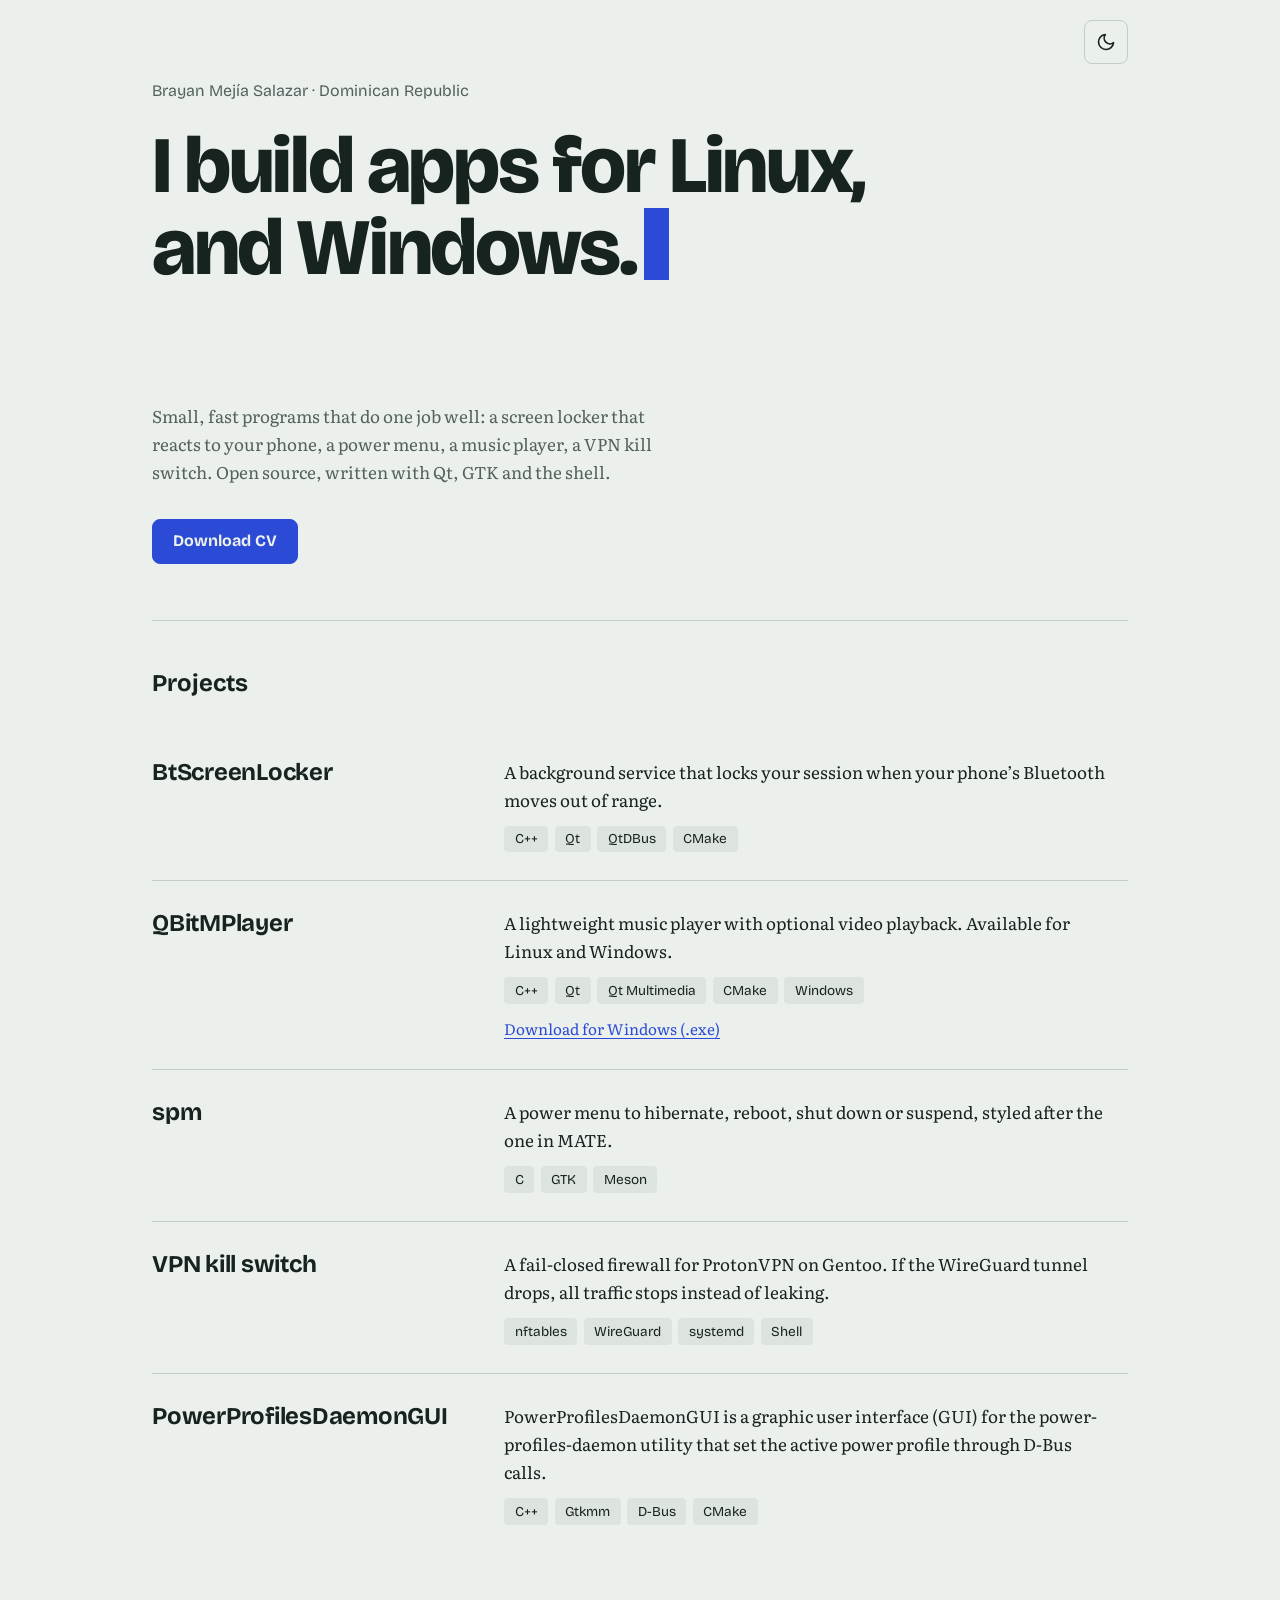
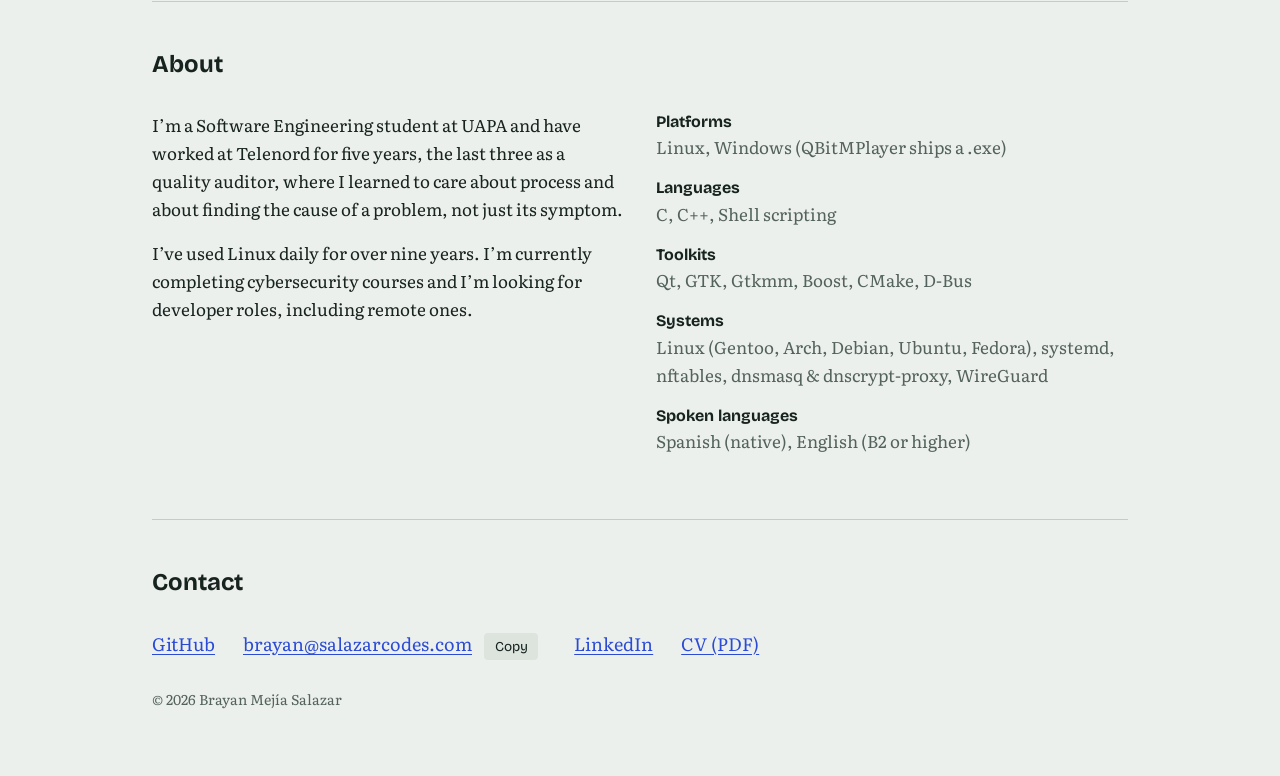
==== index.html @ 1955bfaf "Add button to copy email and update preview image." ====
<!DOCTYPE html>
<html lang="en">
  <head>
    <meta charset="utf-8">
    <meta name="viewport" content="width=device-width, initial-scale=1">
    <title>Brayan Mejía Salazar · Software developer</title>
    <link rel="canonical" href="https://salazarcodes.com/">
    <meta property="og:type" content="website">
    <meta property="og:title" content="Brayan Mejía Salazar · Software developer">
    <meta property="og:description" content="Cross-platform desktop apps and Linux system utilities in C and C++.">
    <meta property="og:url" content="https://salazarcodes.com/">
    <meta property="og:image" content="https://salazarcodes.com/img/og.png">
    <meta property="og:image:alt" content="Brayan Mejía Salazar, software developer. I build apps for Linux, and Windows.">
    <meta name="twitter:card" content="summary_large_image">
    <meta name="description" content="Cross-platform desktop apps and Linux system utilities in C and C++. Projects by Brayan Mejía Salazar.">
    <link rel="icon" href="data:image/svg+xml,<svg xmlns=%22http://www.w3.org/2000/svg%22 viewBox=%220 0 100 100%22><text y=%22.9em%22 font-size=%2290%22>🐧</text></svg>">
    <link rel="preconnect" href="https://fonts.googleapis.com">
    <link rel="preconnect" href="https://fonts.gstatic.com" crossorigin>
    <script>
      try {
	  var t = localStorage.getItem('theme');
	  if (t === 'light' || t === 'dark') document.documentElement.dataset.theme = t;
      } catch (e) {}
    </script>
    <link rel="stylesheet" href="./styles/index.css">
    <link href="https://fonts.googleapis.com/css2?family=Bricolage+Grotesque:opsz,wght@12..96,400;12..96,700;12..96,800&family=Literata:opsz,wght@7..72,400;7..72,600&display=swap" rel="stylesheet">
  </head>
  <body>
    <div class="wrap">

      <header>
	<button id="theme-toggle" class="theme-toggle" type="button" aria-label="Dark mode" aria-pressed="false">
	  <svg class="moon" viewBox="0 0 24 24" width="20" height="20" fill="none" stroke="currentColor" stroke-width="2" stroke-linecap="round" stroke-linejoin="round" aria-hidden="true"><path d="M21 12.8A9 9 0 1 1 11.2 3a7 7 0 0 0 9.8 9.8z"/></svg>
	  <svg class="sun" viewBox="0 0 24 24" width="20" height="20" fill="none" stroke="currentColor" stroke-width="2" stroke-linecap="round" stroke-linejoin="round" aria-hidden="true"><circle cx="12" cy="12" r="4"/><path d="M12 2v2M12 20v2M4.9 4.9l1.4 1.4M17.7 17.7l1.4 1.4M2 12h2M20 12h2M4.9 19.1l1.4-1.4M17.7 6.3l1.4-1.4"/></svg>
	</button>
	<p class="name">Brayan Mejía Salazar · Dominican Republic</p>
	<h1 aria-label="I build apps for Linux, and Windows."><span id="typed" aria-hidden="true">I build apps for Linux, and Windows.</span><span class="cursor" aria-hidden="true"></span></h1>
	<p class="lede">Small, fast programs that do one job well: a screen locker that reacts to your phone, a power menu, a music player, a VPN kill switch. Open source, written with Qt, GTK and the shell.</p>
	<p class="actions"><a class="btn" href="./files/Resume.pdf" download>Download CV</a></p>
      </header>

      <section id="projects">
	<div class="section-head">
	  <h2>Projects</h2>
	  <p class="filter-status" id="filter-status" hidden>
	    <span id="filter-text" role="status"></span>
	    <button type="button" id="filter-clear">Clear</button>
	  </p>
	</div>

	<article class="project">
	  <h3><a href="https://github.com/brookiestein/BtScreenLocker">BtScreenLocker</a></h3>
	  <div>
	    <p>A background service that locks your session when your phone’s Bluetooth moves out of range.</p>
	    <ul class="tags"><li>C++</li><li>Qt</li><li>QtDBus</li><li>CMake</li></ul>
	  </div>
	</article>

	<article class="project">
	  <h3><a href="https://github.com/brookiestein/QBitMPlayer">QBitMPlayer</a></h3>
	  <div>
	    <p>A lightweight music player with optional video playback. Available for Linux and Windows.</p>
	    <ul class="tags"><li>C++</li><li>Qt</li><li>Qt Multimedia</li><li>CMake</li><li>Windows</li></ul>
	    <p class="links"><a href="https://github.com/brookiestein/QBitMPlayer/releases/latest">Download for Windows (.exe)</a></p>
	  </div>
	</article>

	<article class="project">
	  <h3><a href="https://github.com/brookiestein/spm">spm</a></h3>
	  <div>
	    <p>A power menu to hibernate, reboot, shut down or suspend, styled after the one in MATE.</p>
	    <ul class="tags"><li>C</li><li>GTK</li><li>Meson</li></ul>
	  </div>
	</article>

	<article class="project">
	  <h3><a href="https://github.com/brookiestein/dotfiles/blob/main/etc/nftables.conf">VPN kill switch</a></h3>
	  <div>
	    <p>A fail-closed firewall for ProtonVPN on Gentoo. If the WireGuard tunnel drops, all traffic stops instead of leaking.</p>
	    <ul class="tags"><li>nftables</li><li>WireGuard</li><li>systemd</li><li>Shell</li></ul>
	  </div>
	</article>

	<article class="project">
	  <h3><a href="https://github.com/brookiestein/PowerProfilesDaemonGUI">PowerProfilesDaemonGUI</a></h3>
	  <div>
	    <p>PowerProfilesDaemonGUI is a graphic user interface (GUI) for the power-profiles-daemon utility that set the active power profile through D-Bus calls.</p>
	    <ul class="tags"><li>C++</li><li>Gtkmm</li><li>D-Bus</li><li>CMake</li></ul>
	  </div>
	</article>
      </section>

      <section id="about">
	<h2>About</h2>
	<div class="cols">
	  <div>
	    <p>I’m a Software Engineering student at UAPA and have worked at Telenord for five years, the last three as a quality auditor, where I learned to care about process and about finding the cause of a problem, not just its symptom.</p>
	    <p>I’ve used Linux daily for over nine years. I’m currently completing cybersecurity courses and I’m looking for developer roles, including remote ones.</p>
	  </div>
	  <dl>
	    <dt>Platforms</dt>
	    <dd>Linux, Windows (QBitMPlayer ships a .exe)</dd>
	    <dt>Languages</dt>
	    <dd>C, C++, Shell scripting</dd>
	    <dt>Toolkits</dt>
	    <dd>Qt, GTK, Gtkmm, Boost, CMake, D-Bus</dd>
	    <dt>Systems</dt>
	    <dd>Linux (Gentoo, Arch, Debian, Ubuntu, Fedora), systemd, nftables, dnsmasq &amp; dnscrypt-proxy, WireGuard</dd>
	    <dt>Spoken languages</dt>
	    <dd>Spanish (native), English (B2 or higher)</dd>
	  </dl>
	</div>
      </section>

      <footer id="contact">
	<h2>Contact</h2>
	<ul>
	  <li><a href="https://github.com/brookiestein">GitHub</a></li>
	  <li>
	    <a href="mailto:brayan@salazarcodes.com">brayan@salazarcodes.com</a>
	    <button type="button" class="copy" id="copy-email" data-email="brayan@salazarcodes.com">Copy</button>
	    <span class="copy-status" id="copy-status" role="status"></span>
	  </li>
	  <li><a href="https://www.linkedin.com/in/salazarhpp/">LinkedIn</a></li>
	  <li><a href="./files/Resume.pdf" download>CV (PDF)</a></li>
	</ul>
	<small>© 2026 Brayan Mejía Salazar</small>
      </footer>

    </div>

    <div id="tip" class="tip" role="tooltip" hidden></div>

    <script src="./scripts/index.js" defer></script>
  </body>
</html>
---- styles/index.css ----
:root {
    --bg: #ecf0ec;
    --ink: #17231f;
    --muted: #53625c;
    --line: #c3cdc6;
    --accent: #2b4bd6;
    --chip: #dde4de;
    color-scheme: light;
}
@media (prefers-color-scheme: dark) {
    :root:not([data-theme="light"]) {
	--bg: #121715;
	--ink: #e6ece8;
	--muted: #9aa8a1;
	--line: #2c3833;
	--accent: #8fa3ff;
	--chip: #1d2723;
	color-scheme: dark;
    }
}
:root[data-theme="dark"] {
    --bg: #121715;
    --ink: #e6ece8;
    --muted: #9aa8a1;
    --line: #2c3833;
    --accent: #8fa3ff;
    --chip: #1d2723;
    color-scheme: dark;
}
* { box-sizing: border-box; }
html { scroll-behavior: smooth; }
body {
    margin: 0;
    background: var(--bg);
    color: var(--ink);
    font: 400 1.0625rem/1.65 "Literata", Georgia, serif;
}
a { color: var(--accent); text-underline-offset: 3px; }
a:focus-visible { outline: 3px solid var(--accent); outline-offset: 3px; border-radius: 2px; }
.wrap { max-width: 64rem; margin: 0 auto; padding: 0 1.5rem; }

/* Hero */
header { padding: 5rem 0 3.5rem; }
.name { font: 400 1rem/1.4 "Bricolage Grotesque", system-ui, sans-serif; color: var(--muted); margin: 0 0 1.5rem; }
h1 {
    font: 800 clamp(2.4rem, 7.5vw, 5rem)/1.02 "Bricolage Grotesque", system-ui, sans-serif;
    letter-spacing: -0.03em;
    margin: 0;
    max-width: 16ch;
    min-height: 3.1em;
}
.lede { max-width: 34rem; margin: 1.75rem 0 0; color: var(--muted); }
.cursor {
    display: inline-block; width: .5ch; height: .9em; margin-left: .1em;
    background: var(--accent); vertical-align: -0.08em;
    animation: blink 1.1s steps(1) infinite;
}
@keyframes blink { 50% { opacity: 0; } }

/* Sections */
section { padding: 3rem 0; border-top: 1px solid var(--line); }
h2 { font: 700 1.5rem/1.2 "Bricolage Grotesque", system-ui, sans-serif; margin: 0 0 2rem; }

/* Projects */
.project {
    display: grid;
    grid-template-columns: 1fr;
    gap: .5rem 2rem;
    padding: 1.75rem 0;
    border-bottom: 1px solid var(--line);
    animation: rise .6s ease backwards;
}
.project:last-child { border-bottom: none; }
.project:nth-child(2) { animation-delay: .08s; }
.project:nth-child(3) { animation-delay: .16s; }
.project:nth-child(4) { animation-delay: .24s; }
@keyframes rise { from { opacity: 0; transform: translateY(14px); } to { opacity: 1; transform: none; } }
.project h3 { font: 700 1.5rem/1.2 "Bricolage Grotesque", system-ui, sans-serif; margin: 0; letter-spacing: -0.01em; }
.project h3 a { color: var(--ink); text-decoration: none; }
.project h3 a:hover { color: var(--accent); text-decoration: underline; }
.project p { margin: 0 0 .75rem; max-width: 38rem; }
.tags { display: flex; flex-wrap: wrap; gap: .4rem; margin: 0; padding: 0; list-style: none; }
.tags li, .tags button {
    font: 400 .85rem/1 "Bricolage Grotesque", system-ui, sans-serif;
    background: var(--chip); padding: .35rem .6rem; border-radius: 4px;
}
.tags.interactive li {
    padding: 0;
    background: none;
}
@media (min-width: 56rem) {
    .project { grid-template-columns: 20rem 1fr; }
}

/* About / skills */
.cols { display: grid; gap: 2rem; }
@media (min-width: 48rem) { .cols { grid-template-columns: 1fr 1fr; } }
.cols p { margin: 0 0 1rem; max-width: 34rem; }
dl { margin: 0; }
dt { font: 700 1rem/1.4 "Bricolage Grotesque", system-ui, sans-serif; }
dd { margin: 0 0 1rem; color: var(--muted); }

footer { padding: 3rem 0 4rem; border-top: 1px solid var(--line); }
footer ul { list-style: none; padding: 0; margin: 0 0 1.5rem; display: flex; flex-wrap: wrap; gap: .5rem 1.75rem; font-size: 1.125rem; }
footer small { color: var(--muted); }

@media (prefers-reduced-motion: reduce) {
    html { scroll-behavior: auto; }
    .project { animation: none; }
    .cursor { animation: none; }
}

@media (max-width: 40rem) {
    h1 {
	min-height: 4.2em;
    }
}

.cursor.busy {
    animation: none;
}

header { position: relative; }
.theme-toggle {
    position: absolute;
    top: 1.25rem;
    right: 0;
    display: grid;
    place-items: center;
    width: 2.75rem;
    height: 2.75rem;
    padding: 0;
    background: transparent;
    color: var(--ink);
    border: 1px solid var(--line);
    border-radius: 8px;
    cursor: pointer;
}
.theme-toggle:hover { border-color: var(--accent); color: var(--accent); }
.theme-toggle:focus-visible { outline: 3px solid var(--accent); outline-offset: 3px; }
.theme-toggle .sun { display: none; }
.theme-toggle[aria-pressed="true"] .sun { display: block; }
.theme-toggle[aria-pressed="true"] .moon { display: none; }

body { transition: background-color .2s, color .2s; }
@media (prefers-reduced-motion: reduce) { body { transition: none; } }
.section-head {
  display: flex; flex-wrap: wrap; align-items: baseline;
  justify-content: space-between; gap: .25rem 1rem; margin-bottom: 2rem;
}
.section-head h2 { margin: 0; }
.filter-status { margin: 0; font-size: .95rem; color: var(--muted); }
.filter-status button {
    font: inherit; color: var(--accent); background: none; border: 0;
    padding: 0; margin-left: .5rem; cursor: pointer;
    text-decoration: underline; text-underline-offset: 3px;
}

.tags button {
    color: inherit; border: 1px solid transparent; cursor: pointer;
    transition: border-color .15s, background-color .15s, color .15s;
}
.tags button:hover { border-color: var(--accent); }
.tags button:focus-visible { outline: 3px solid var(--accent); outline-offset: 2px; }
.tags button[aria-pressed="true"] {
    background: var(--accent); color: var(--bg); border-color: var(--accent);
}

.project { transition: opacity .25s; }
.project.dim { opacity: .3; }
@media (prefers-reduced-motion: reduce) {
    .project, .tags button { transition: none; }
}

.tip {
    position: fixed;
    z-index: 10;
    max-width: 16rem;
    padding: .55rem .75rem;
    border-radius: 6px;
    background: var(--ink);
    color: var(--bg);
    font: 400 .85rem/1.4 "Literata", Georgia, serif;
    pointer-events: none;
}

.actions { margin: 2rem 0 0; }
.btn {
    display: inline-block;
    font: 700 1rem/1 "Bricolage Grotesque", system-ui, sans-serif;
    padding: .85rem 1.25rem;
    border: 1px solid var(--accent);
    border-radius: 8px;
    background: var(--accent);
    color: var(--bg);
    text-decoration: none;
    transition: background-color .15s, color .15s;
}
.btn:hover { background: transparent; color: var(--accent); }
.btn:focus-visible { outline: 3px solid var(--accent); outline-offset: 3px; }

.project .links { margin: .75rem 0 0; font-size: .95rem; }

.copy {
    font: 400 .85rem/1 "Bricolage Grotesque", system-ui, sans-serif;
    color: var(--ink);
    background: var(--chip);
    border: 1px solid transparent;
    border-radius: 4px;
    padding: .35rem .6rem;
    margin-left: .5rem;
    cursor: pointer;
}
.copy:hover { border-color: var(--accent); }
.copy:focus-visible { outline: 3px solid var(--accent); outline-offset: 2px; }
.copy-status { margin-left: .5rem; font-size: .9rem; color: var(--muted); }
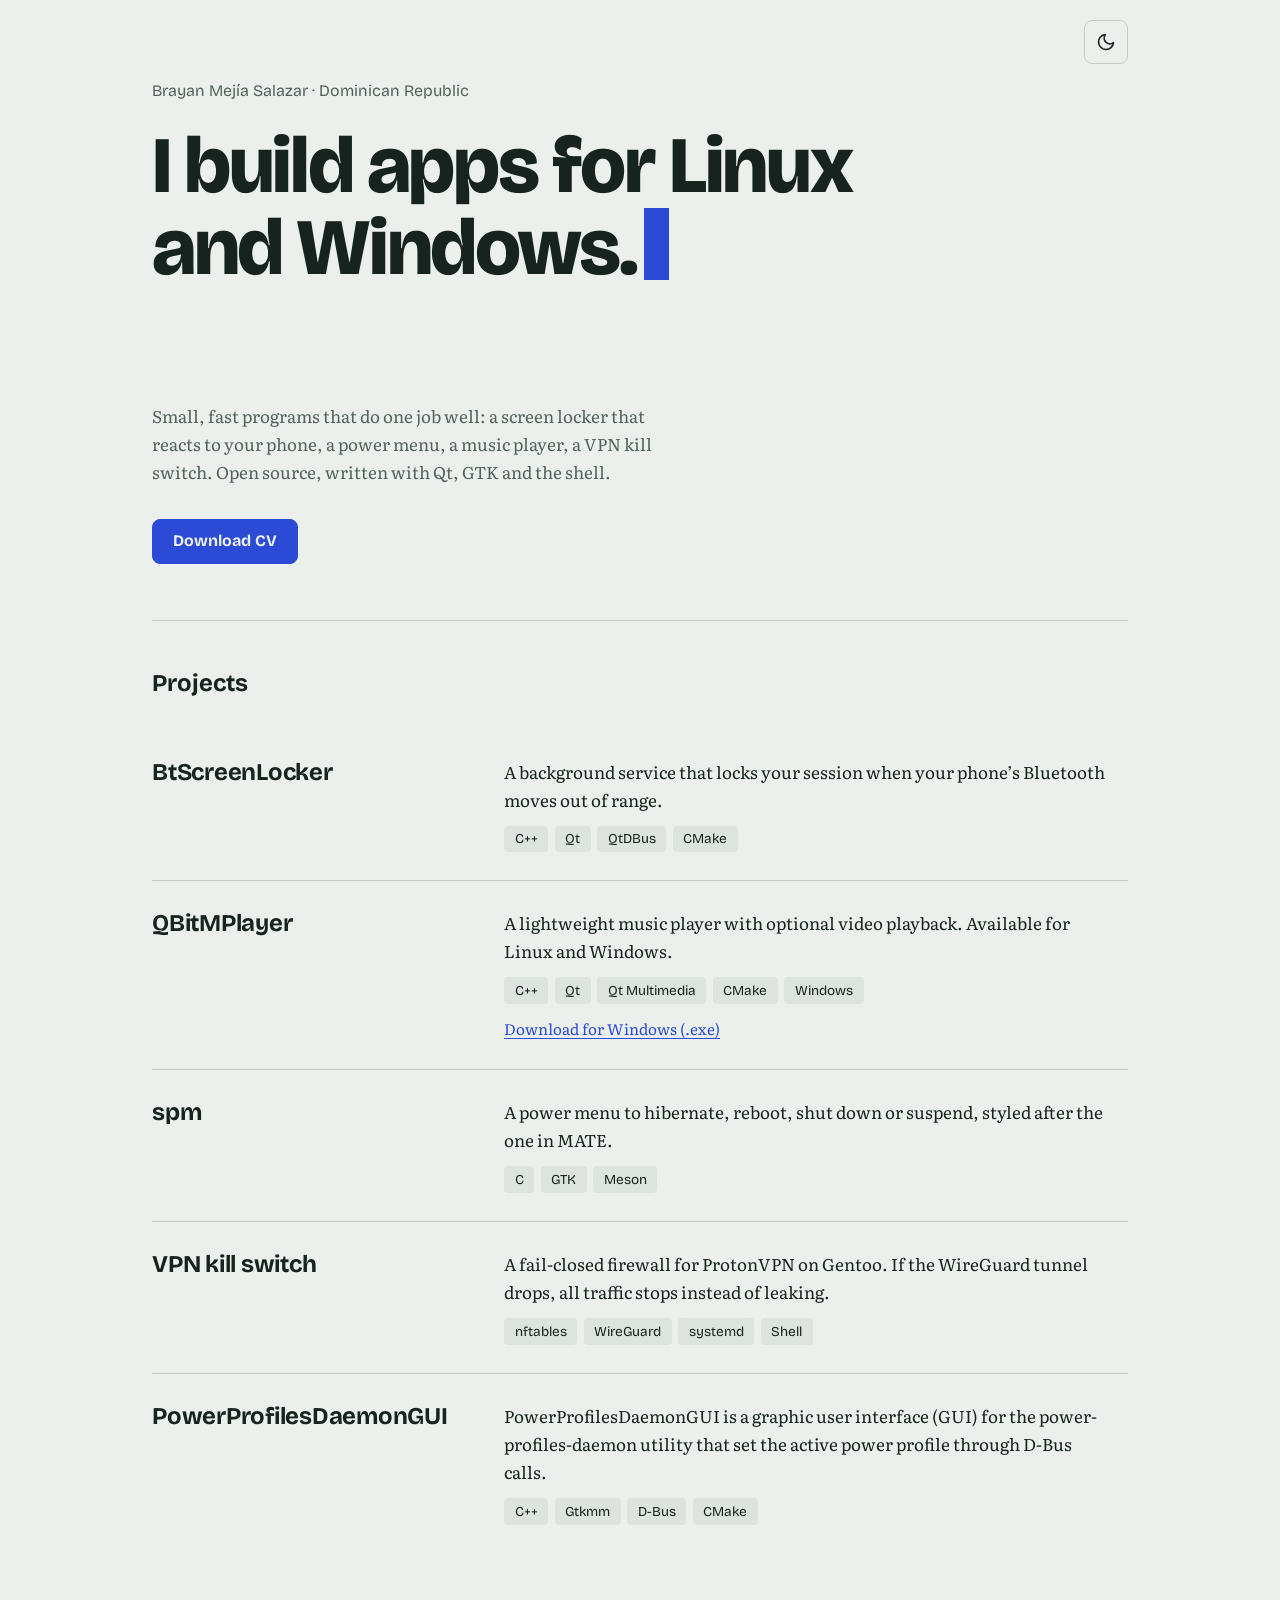
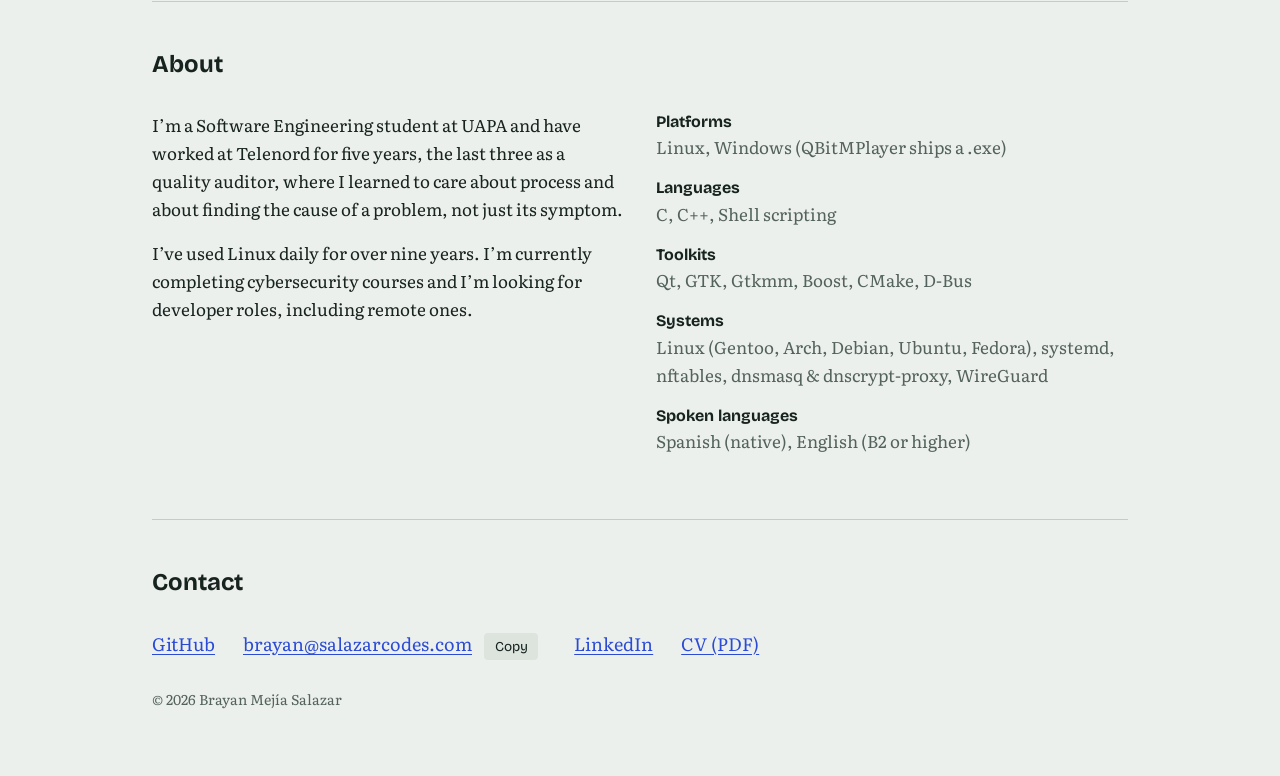
==== commit 9f992e3c: "Remove comma." ====
--- a/index.html
+++ b/index.html
@@ -34,7 +34,7 @@
 	  <svg class="sun" viewBox="0 0 24 24" width="20" height="20" fill="none" stroke="currentColor" stroke-width="2" stroke-linecap="round" stroke-linejoin="round" aria-hidden="true"><circle cx="12" cy="12" r="4"/><path d="M12 2v2M12 20v2M4.9 4.9l1.4 1.4M17.7 17.7l1.4 1.4M2 12h2M20 12h2M4.9 19.1l1.4-1.4M17.7 6.3l1.4-1.4"/></svg>
 	</button>
 	<p class="name">Brayan Mejía Salazar · Dominican Republic</p>
-	<h1 aria-label="I build apps for Linux, and Windows."><span id="typed" aria-hidden="true">I build apps for Linux, and Windows.</span><span class="cursor" aria-hidden="true"></span></h1>
+	<h1 aria-label="I build apps for Linux and Windows."><span id="typed" aria-hidden="true">I build apps for Linux and Windows.</span><span class="cursor" aria-hidden="true"></span></h1>
 	<p class="lede">Small, fast programs that do one job well: a screen locker that reacts to your phone, a power menu, a music player, a VPN kill switch. Open source, written with Qt, GTK and the shell.</p>
 	<p class="actions"><a class="btn" href="./files/Resume.pdf" download>Download CV</a></p>
       </header>
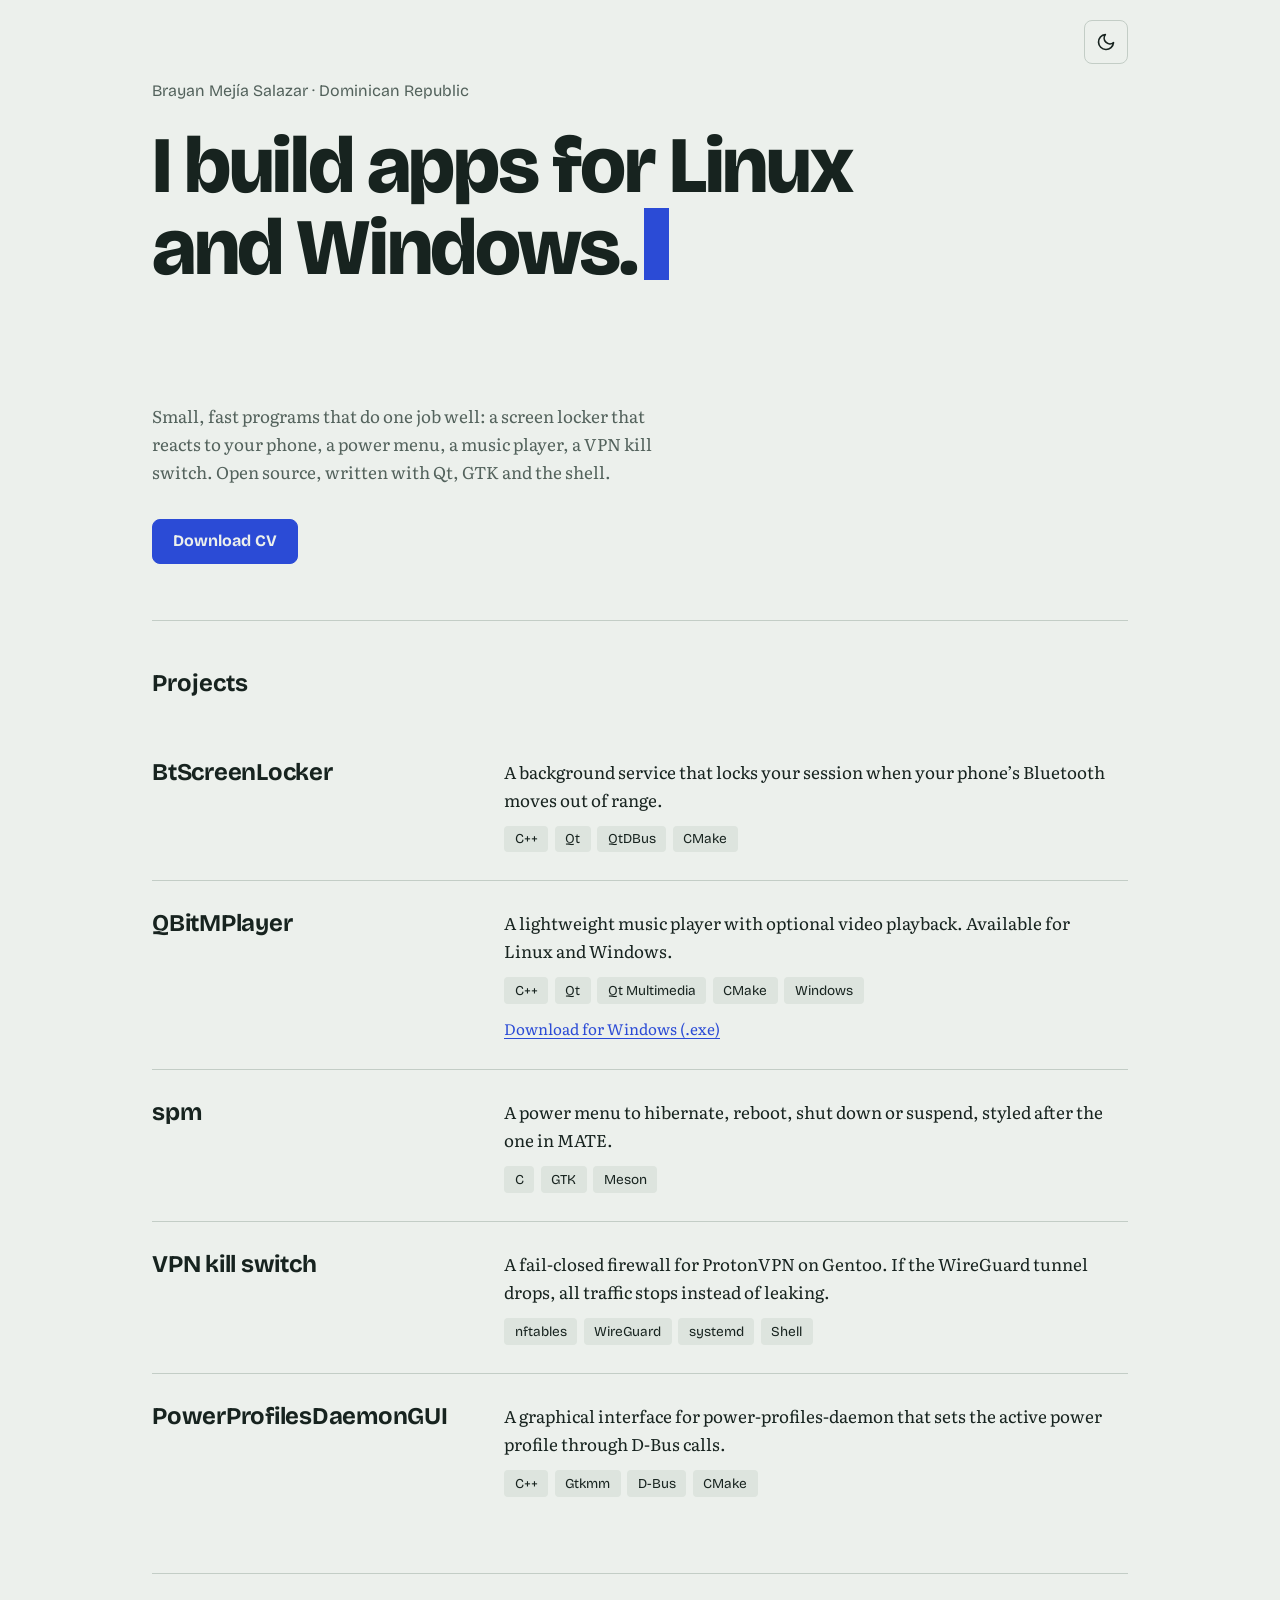
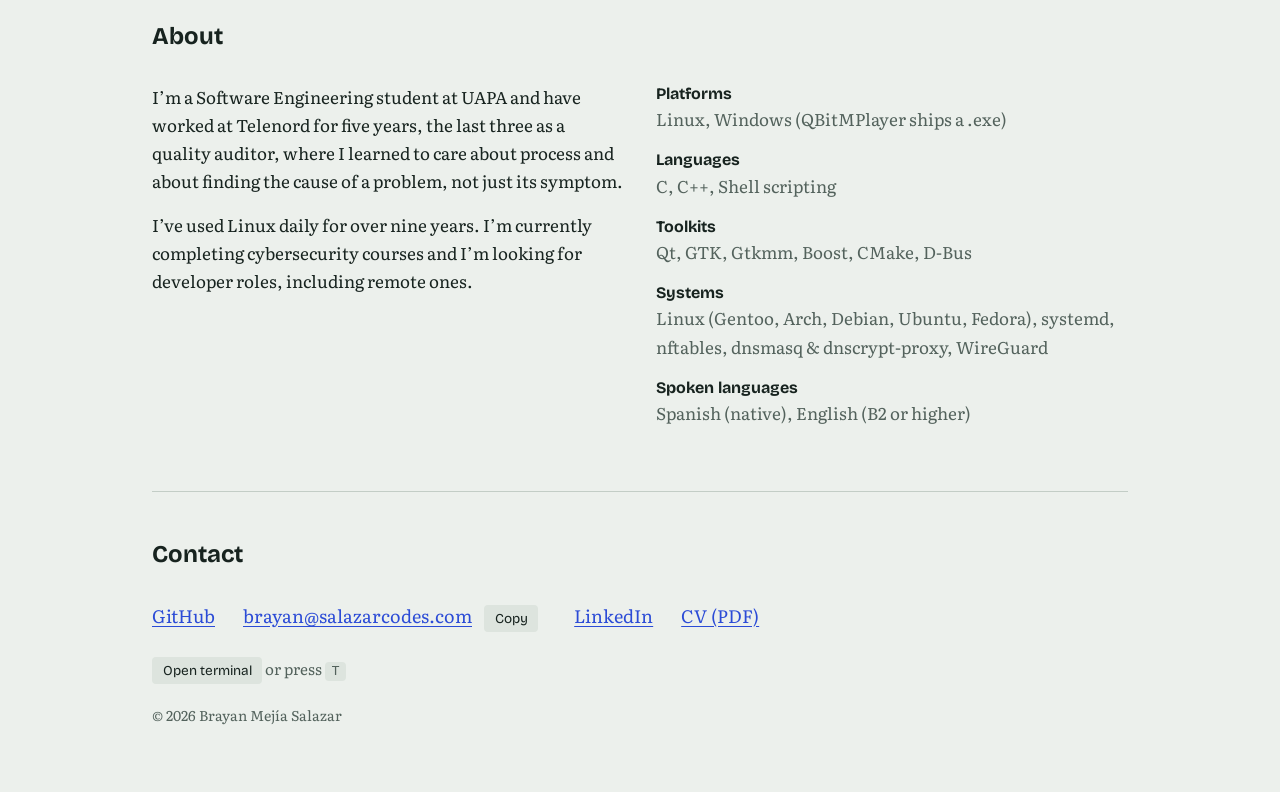
==== commit 6ee51f36: "Add a terminal It's fun :D" ====
--- a/index.html
+++ b/index.html
@@ -9,8 +9,8 @@
     <meta property="og:title" content="Brayan Mejía Salazar · Software developer">
     <meta property="og:description" content="Cross-platform desktop apps and Linux system utilities in C and C++.">
     <meta property="og:url" content="https://salazarcodes.com/">
-    <meta property="og:image" content="https://salazarcodes.com/img/og.png">
-    <meta property="og:image:alt" content="Brayan Mejía Salazar, software developer. I build apps for Linux, and Windows.">
+    <meta property="og:image" content="https://salazarcodes.com/imgs/og.png">
+    <meta property="og:image:alt" content="Brayan Mejía Salazar, software developer. I build apps for Linux and Windows.">
     <meta name="twitter:card" content="summary_large_image">
     <meta name="description" content="Cross-platform desktop apps and Linux system utilities in C and C++. Projects by Brayan Mejía Salazar.">
     <link rel="icon" href="data:image/svg+xml,<svg xmlns=%22http://www.w3.org/2000/svg%22 viewBox=%220 0 100 100%22><text y=%22.9em%22 font-size=%2290%22>🐧</text></svg>">
@@ -23,6 +23,7 @@
       } catch (e) {}
     </script>
     <link rel="stylesheet" href="./styles/index.css">
+    <link rel="stylesheet" href="./styles/terminal.css">
     <link href="https://fonts.googleapis.com/css2?family=Bricolage+Grotesque:opsz,wght@12..96,400;12..96,700;12..96,800&family=Literata:opsz,wght@7..72,400;7..72,600&display=swap" rel="stylesheet">
   </head>
   <body>
@@ -84,7 +85,7 @@
 	<article class="project">
 	  <h3><a href="https://github.com/brookiestein/PowerProfilesDaemonGUI">PowerProfilesDaemonGUI</a></h3>
 	  <div>
-	    <p>PowerProfilesDaemonGUI is a graphic user interface (GUI) for the power-profiles-daemon utility that set the active power profile through D-Bus calls.</p>
+	    <p>A graphical interface for power-profiles-daemon that sets the active power profile through D-Bus calls.</p>
 	    <ul class="tags"><li>C++</li><li>Gtkmm</li><li>D-Bus</li><li>CMake</li></ul>
 	  </div>
 	</article>
@@ -124,13 +125,27 @@
 	  <li><a href="https://www.linkedin.com/in/salazarhpp/">LinkedIn</a></li>
 	  <li><a href="./files/Resume.pdf" download>CV (PDF)</a></li>
 	</ul>
+	<p class="hint"><button type="button" id="term-open" class="copy">Open terminal</button> or press <kbd>T</kbd></p>
 	<small>© 2026 Brayan Mejía Salazar</small>
       </footer>
 
     </div>
 
+    <dialog id="term" class="term" aria-label="Terminal">
+      <div class="term-bar">
+	<span>brayan@portfolio: ~</span>
+	<button type="button" id="term-close" aria-label="Close terminal">&times;</button>
+      </div>
+      <div class="term-out" id="term-out" role="log" aria-live="polite"></div>
+      <form class="term-line" id="term-form" autocomplete="off">
+	<label for="term-in">$</label>
+	<input id="term-in" type="text" spellcheck="false" autocapitalize="off" autocomplete="off" autocorrect="off" enterkeyhint="go">
+      </form>
+    </dialog>
+
     <div id="tip" class="tip" role="tooltip" hidden></div>
 
     <script src="./scripts/index.js" defer></script>
+    <script src="./scripts/terminal.js" defer></script>
   </body>
 </html>
--- a/styles/terminal.css
+++ b/styles/terminal.css
@@ -0,0 +1,52 @@
+.term {
+    width: min(46rem, calc(100vw - 2rem));
+    height: min(28rem, calc(100vh - 2rem));
+    padding: 0;
+    border: 1px solid var(--line);
+    border-radius: 10px;
+    background: var(--bg);
+    color: var(--ink);
+    font: 400 .92rem/1.55 ui-monospace, "JetBrains Mono", "Cascadia Code", Menlo, Consolas, monospace;
+}
+.term[open] { display: flex; flex-direction: column; }
+.term::backdrop { background: rgb(0 0 0 / .55); }
+body:has(.term[open]) { overflow: hidden; }
+
+.term-bar {
+    display: flex; align-items: center; justify-content: space-between;
+    padding: .35rem .5rem .35rem 1rem;
+    border-bottom: 1px solid var(--line);
+    color: var(--muted); font-size: .85rem;
+}
+.term-bar button {
+    width: 2.25rem; height: 2.25rem; padding: 0;
+    font-size: 1.4rem; line-height: 1;
+    color: var(--muted); background: none; border: 0; border-radius: 6px; cursor: pointer;
+}
+.term-bar button:hover { color: var(--ink); }
+.term-bar button:focus-visible { outline: 3px solid var(--accent); outline-offset: 2px; }
+
+.term-out {
+    flex: 1; overflow: auto; padding: .9rem 1rem;
+    white-space: pre-wrap; overflow-wrap: anywhere;
+}
+.term-out .echo { color: var(--muted); }
+
+.term-line {
+    display: flex; align-items: center; gap: .6rem;
+    padding: .6rem 1rem; border-top: 1px solid var(--line);
+}
+.term-line:focus-within { box-shadow: inset 0 0 0 2px var(--accent); }
+.term-line label { color: var(--accent); font-weight: 700; }
+.term-line input {
+    flex: 1; min-width: 0; padding: 0;
+    font: inherit; font-size: 1rem;
+    color: var(--ink); background: transparent; border: 0; outline: none;
+}
+
+.hint { margin: 0 0 1rem; color: var(--muted); font-size: .95rem; }
+.hint .copy { margin-left: 0; }
+kbd {
+    font: 400 .85rem ui-monospace, Menlo, Consolas, monospace;
+    background: var(--chip); padding: .1rem .4rem; border-radius: 4px;
+}
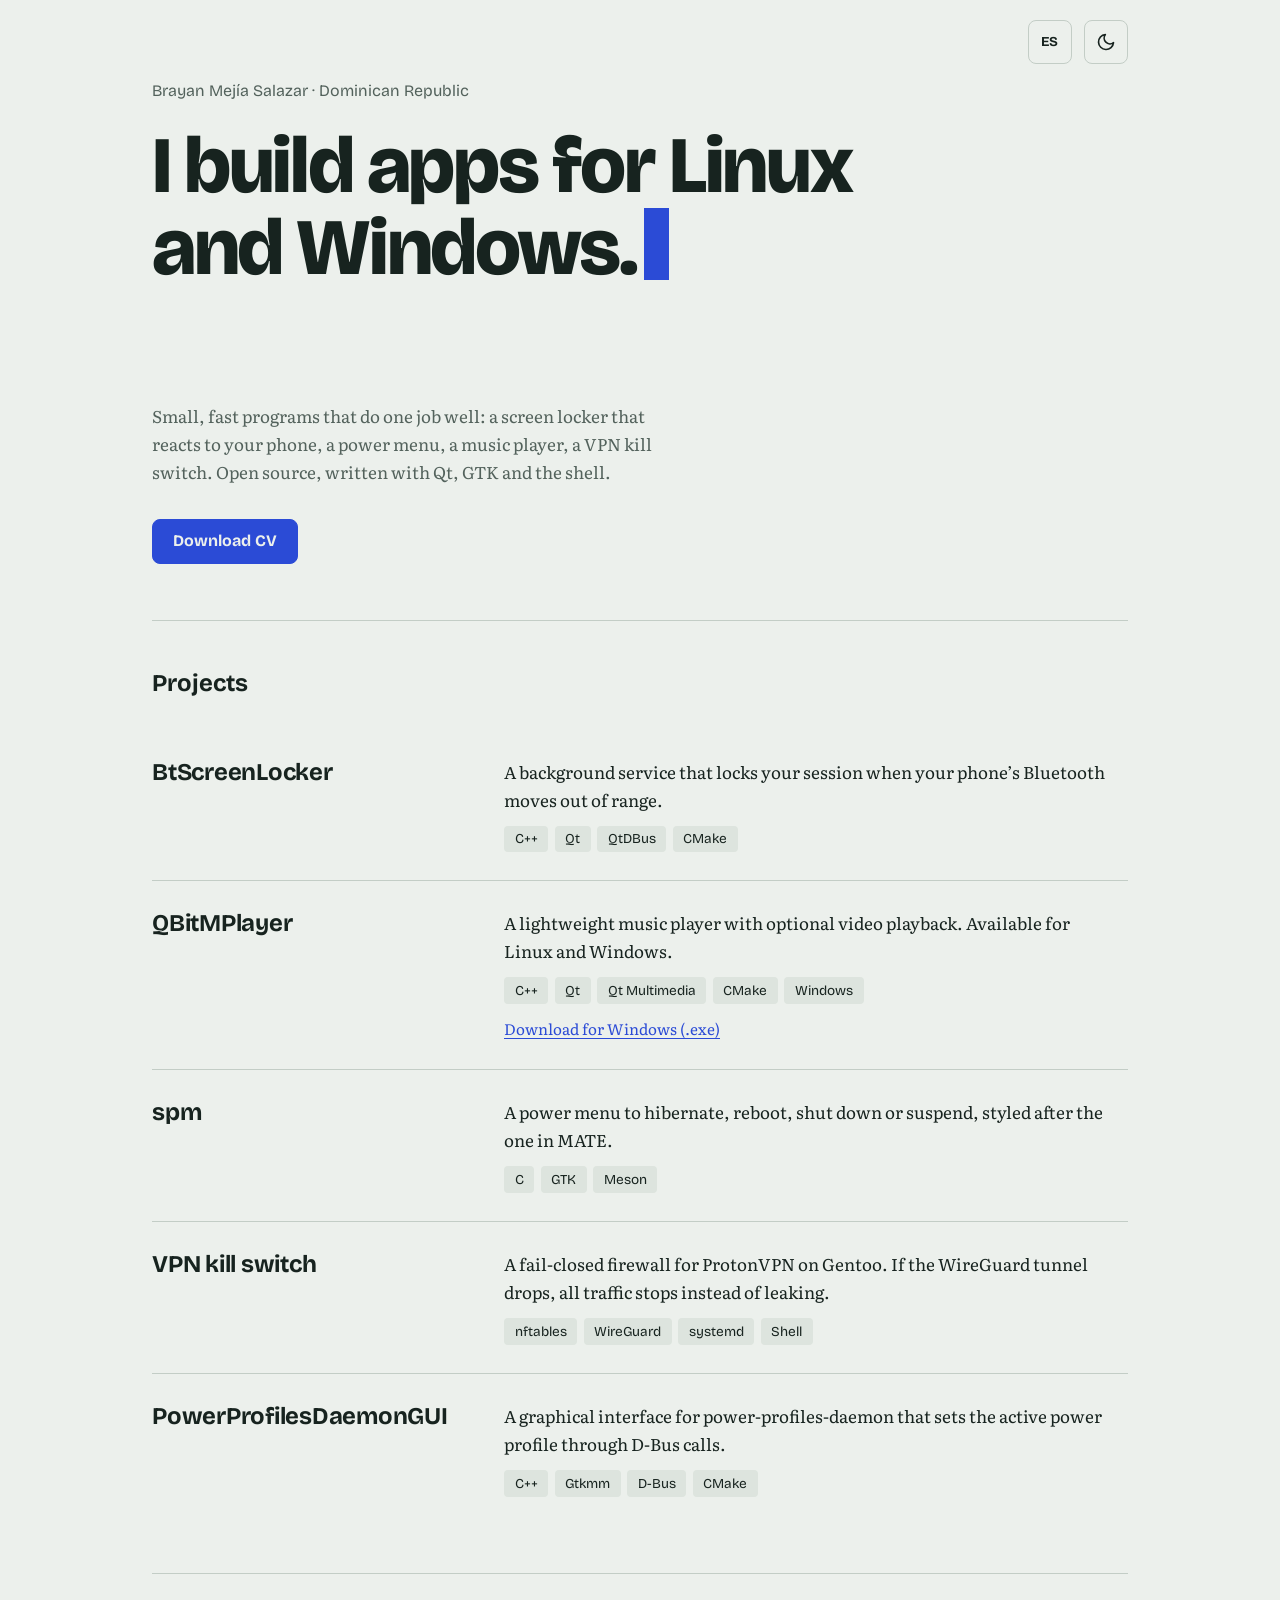
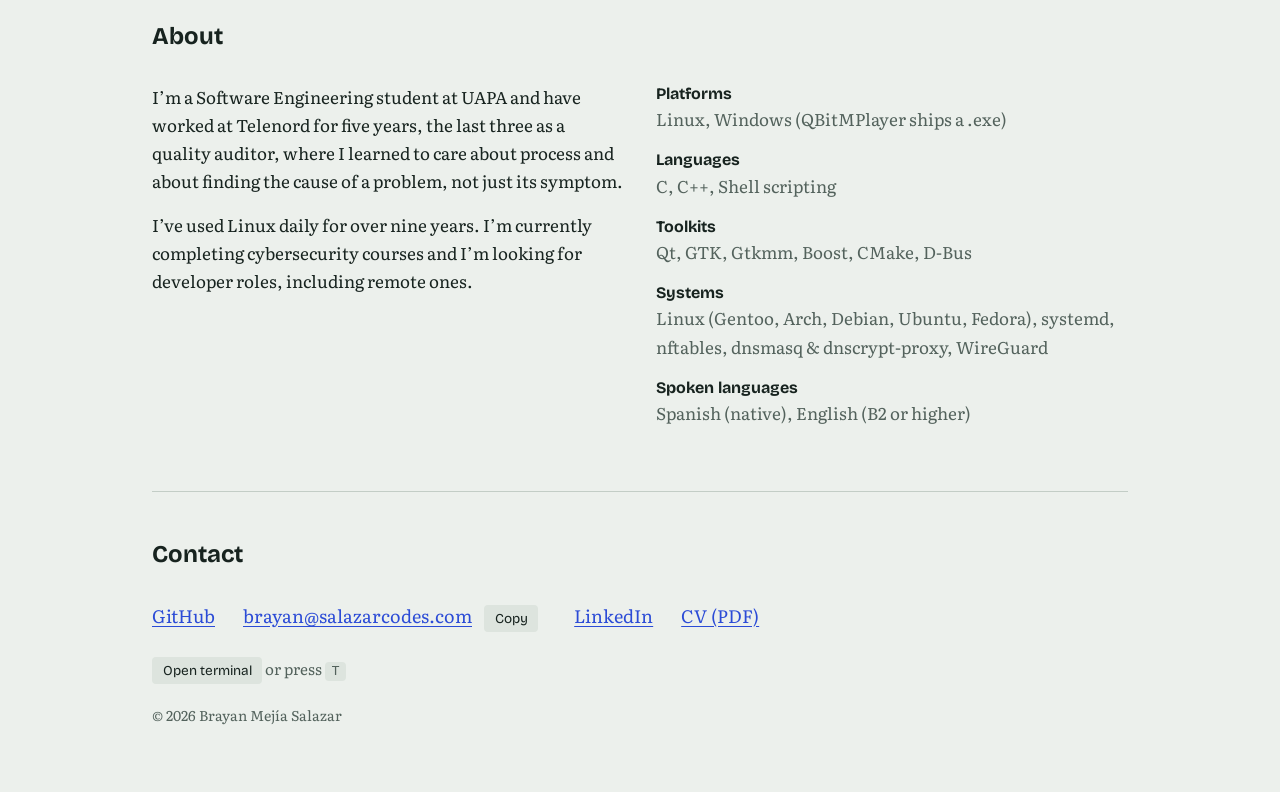
==== commit 9b368fc2: "Add page translation to Spanish and a toggle button." ====
--- a/index.html
+++ b/index.html
@@ -3,7 +3,7 @@
   <head>
     <meta charset="utf-8">
     <meta name="viewport" content="width=device-width, initial-scale=1">
-    <title>Brayan Mejía Salazar · Software developer</title>
+    <title data-i18n="title">Brayan Mejía Salazar · Software developer</title>
     <link rel="canonical" href="https://salazarcodes.com/">
     <meta property="og:type" content="website">
     <meta property="og:title" content="Brayan Mejía Salazar · Software developer">
@@ -30,29 +30,30 @@
     <div class="wrap">
 
       <header>
-	<button id="theme-toggle" class="theme-toggle" type="button" aria-label="Dark mode" aria-pressed="false">
+	<button id="lang-toggle" class="theme-toggle lang-toggle" type="button" aria-label="Switch to Spanish">ES</button>
+	<button id="theme-toggle" class="theme-toggle" type="button" aria-label="Dark mode" aria-pressed="false" data-i18n-attr="aria-label:darkMode">
 	  <svg class="moon" viewBox="0 0 24 24" width="20" height="20" fill="none" stroke="currentColor" stroke-width="2" stroke-linecap="round" stroke-linejoin="round" aria-hidden="true"><path d="M21 12.8A9 9 0 1 1 11.2 3a7 7 0 0 0 9.8 9.8z"/></svg>
 	  <svg class="sun" viewBox="0 0 24 24" width="20" height="20" fill="none" stroke="currentColor" stroke-width="2" stroke-linecap="round" stroke-linejoin="round" aria-hidden="true"><circle cx="12" cy="12" r="4"/><path d="M12 2v2M12 20v2M4.9 4.9l1.4 1.4M17.7 17.7l1.4 1.4M2 12h2M20 12h2M4.9 19.1l1.4-1.4M17.7 6.3l1.4-1.4"/></svg>
 	</button>
-	<p class="name">Brayan Mejía Salazar · Dominican Republic</p>
+	<p class="name" data-i18n="name">Brayan Mejía Salazar · Dominican Republic</p>
 	<h1 aria-label="I build apps for Linux and Windows."><span id="typed" aria-hidden="true">I build apps for Linux and Windows.</span><span class="cursor" aria-hidden="true"></span></h1>
-	<p class="lede">Small, fast programs that do one job well: a screen locker that reacts to your phone, a power menu, a music player, a VPN kill switch. Open source, written with Qt, GTK and the shell.</p>
-	<p class="actions"><a class="btn" href="./files/Resume.pdf" download>Download CV</a></p>
+	<p class="lede" data-i18n="lede">Small, fast programs that do one job well: a screen locker that reacts to your phone, a power menu, a music player, a VPN kill switch. Open source, written with Qt, GTK and the shell.</p>
+	<p class="actions"><a class="btn" href="./files/Resume.pdf" download data-i18n="downloadCv" data-i18n-attr="href:cvFile;download:cvName">Download CV</a></p>
       </header>
 
       <section id="projects">
 	<div class="section-head">
-	  <h2>Projects</h2>
+	  <h2 data-i18n="projects">Projects</h2>
 	  <p class="filter-status" id="filter-status" hidden>
 	    <span id="filter-text" role="status"></span>
-	    <button type="button" id="filter-clear">Clear</button>
+	    <button type="button" id="filter-clear" data-i18n="clear">Clear</button>
 	  </p>
 	</div>
 
 	<article class="project">
 	  <h3><a href="https://github.com/brookiestein/BtScreenLocker">BtScreenLocker</a></h3>
 	  <div>
-	    <p>A background service that locks your session when your phone’s Bluetooth moves out of range.</p>
+	    <p data-i18n="btScreenLocker">A background service that locks your session when your phone’s Bluetooth moves out of range.</p>
 	    <ul class="tags"><li>C++</li><li>Qt</li><li>QtDBus</li><li>CMake</li></ul>
 	  </div>
 	</article>
@@ -60,16 +61,16 @@
 	<article class="project">
 	  <h3><a href="https://github.com/brookiestein/QBitMPlayer">QBitMPlayer</a></h3>
 	  <div>
-	    <p>A lightweight music player with optional video playback. Available for Linux and Windows.</p>
+	    <p data-i18n="qbit">A lightweight music player with optional video playback. Available for Linux and Windows.</p>
 	    <ul class="tags"><li>C++</li><li>Qt</li><li>Qt Multimedia</li><li>CMake</li><li>Windows</li></ul>
-	    <p class="links"><a href="https://github.com/brookiestein/QBitMPlayer/releases/latest">Download for Windows (.exe)</a></p>
+	    <p class="links"><a href="https://github.com/brookiestein/QBitMPlayer/releases/latest" data-i18n="downloadWin">Download for Windows (.exe)</a></p>
 	  </div>
 	</article>
 
 	<article class="project">
 	  <h3><a href="https://github.com/brookiestein/spm">spm</a></h3>
 	  <div>
-	    <p>A power menu to hibernate, reboot, shut down or suspend, styled after the one in MATE.</p>
+	    <p data-i18n="spm">A power menu to hibernate, reboot, shut down or suspend, styled after the one in MATE.</p>
 	    <ul class="tags"><li>C</li><li>GTK</li><li>Meson</li></ul>
 	  </div>
 	</article>
@@ -77,7 +78,7 @@
 	<article class="project">
 	  <h3><a href="https://github.com/brookiestein/dotfiles/blob/main/etc/nftables.conf">VPN kill switch</a></h3>
 	  <div>
-	    <p>A fail-closed firewall for ProtonVPN on Gentoo. If the WireGuard tunnel drops, all traffic stops instead of leaking.</p>
+	    <p data-i18n="killSwitch">A fail-closed firewall for ProtonVPN on Gentoo. If the WireGuard tunnel drops, all traffic stops instead of leaking.</p>
 	    <ul class="tags"><li>nftables</li><li>WireGuard</li><li>systemd</li><li>Shell</li></ul>
 	  </div>
 	</article>
@@ -85,47 +86,47 @@
 	<article class="project">
 	  <h3><a href="https://github.com/brookiestein/PowerProfilesDaemonGUI">PowerProfilesDaemonGUI</a></h3>
 	  <div>
-	    <p>A graphical interface for power-profiles-daemon that sets the active power profile through D-Bus calls.</p>
+	    <p data-i18n="ppd">A graphical interface for power-profiles-daemon that sets the active power profile through D-Bus calls.</p>
 	    <ul class="tags"><li>C++</li><li>Gtkmm</li><li>D-Bus</li><li>CMake</li></ul>
 	  </div>
 	</article>
       </section>
 
       <section id="about">
-	<h2>About</h2>
+	<h2 data-i18n="about">About</h2>
 	<div class="cols">
 	  <div>
-	    <p>I’m a Software Engineering student at UAPA and have worked at Telenord for five years, the last three as a quality auditor, where I learned to care about process and about finding the cause of a problem, not just its symptom.</p>
-	    <p>I’ve used Linux daily for over nine years. I’m currently completing cybersecurity courses and I’m looking for developer roles, including remote ones.</p>
+	    <p data-i18n="about1">I’m a Software Engineering student at UAPA and have worked at Telenord for five years, the last three as a quality auditor, where I learned to care about process and about finding the cause of a problem, not just its symptom.</p>
+	    <p data-i18n="about2">I’ve used Linux daily for over nine years. I’m currently completing cybersecurity courses and I’m looking for developer roles, including remote ones.</p>
 	  </div>
 	  <dl>
-	    <dt>Platforms</dt>
-	    <dd>Linux, Windows (QBitMPlayer ships a .exe)</dd>
-	    <dt>Languages</dt>
+	    <dt data-i18n="platformsDt">Platforms</dt>
+	    <dd data-i18n="platformsDd">Linux, Windows (QBitMPlayer ships a .exe)</dd>
+	    <dt data-i18n="languagesDt">Languages</dt>
 	    <dd>C, C++, Shell scripting</dd>
-	    <dt>Toolkits</dt>
+	    <dt data-i18n="toolkitsDt">Toolkits</dt>
 	    <dd>Qt, GTK, Gtkmm, Boost, CMake, D-Bus</dd>
-	    <dt>Systems</dt>
-	    <dd>Linux (Gentoo, Arch, Debian, Ubuntu, Fedora), systemd, nftables, dnsmasq &amp; dnscrypt-proxy, WireGuard</dd>
-	    <dt>Spoken languages</dt>
-	    <dd>Spanish (native), English (B2 or higher)</dd>
+	    <dt data-i18n="systemsDt">Systems</dt>
+	    <dd data-i18n="systemsDd">Linux (Gentoo, Arch, Debian, Ubuntu, Fedora), systemd, nftables, dnsmasq &amp; dnscrypt-proxy, WireGuard</dd>
+	    <dt data-i18n="spokenDt">Spoken languages</dt>
+	    <dd data-i18n="spokenDd">Spanish (native), English (B2 or higher)</dd>
 	  </dl>
 	</div>
       </section>
 
       <footer id="contact">
-	<h2>Contact</h2>
+	<h2 data-i18n="contact">Contact</h2>
 	<ul>
 	  <li><a href="https://github.com/brookiestein">GitHub</a></li>
 	  <li>
 	    <a href="mailto:brayan@salazarcodes.com">brayan@salazarcodes.com</a>
-	    <button type="button" class="copy" id="copy-email" data-email="brayan@salazarcodes.com">Copy</button>
+	    <button type="button" class="copy" id="copy-email" data-email="brayan@salazarcodes.com" data-i18n="copy">Copy</button>
 	    <span class="copy-status" id="copy-status" role="status"></span>
 	  </li>
 	  <li><a href="https://www.linkedin.com/in/salazarhpp/">LinkedIn</a></li>
-	  <li><a href="./files/Resume.pdf" download>CV (PDF)</a></li>
+	  <li><a href="./files/Resume.pdf" download data-i18n-attr="href:cvFile;download:cvName">CV (PDF)</a></li>
 	</ul>
-	<p class="hint"><button type="button" id="term-open" class="copy">Open terminal</button> or press <kbd>T</kbd></p>
+	<p class="hint"><button type="button" id="term-open" class="copy" data-i18n="openTerminal">Open terminal</button> <span data-i18n="orPress">or press</span> <kbd>T</kbd></p>
 	<small>© 2026 Brayan Mejía Salazar</small>
       </footer>
 
@@ -134,7 +135,7 @@
     <dialog id="term" class="term" aria-label="Terminal">
       <div class="term-bar">
 	<span>brayan@portfolio: ~</span>
-	<button type="button" id="term-close" aria-label="Close terminal">&times;</button>
+	<button type="button" id="term-close" aria-label="Close terminal" data-i18n-attr="aria-label:closeTerminal">&times;</button>
       </div>
       <div class="term-out" id="term-out" role="log" aria-live="polite"></div>
       <form class="term-line" id="term-form" autocomplete="off">
@@ -145,6 +146,7 @@
 
     <div id="tip" class="tip" role="tooltip" hidden></div>
 
+    <script src="./scripts/i18n.js" defer></script>
     <script src="./scripts/index.js" defer></script>
     <script src="./scripts/terminal.js" defer></script>
   </body>
--- a/styles/index.css
+++ b/styles/index.css
@@ -214,3 +214,9 @@
 .copy:hover { border-color: var(--accent); }
 .copy:focus-visible { outline: 3px solid var(--accent); outline-offset: 2px; }
 .copy-status { margin-left: .5rem; font-size: .9rem; color: var(--muted); }
+
+.lang-toggle {
+    right: 3.5rem;
+    font: 700 .85rem/1 "Bricolage Grotesque", system-ui, sans-serif;
+    letter-spacing: .02em;
+}
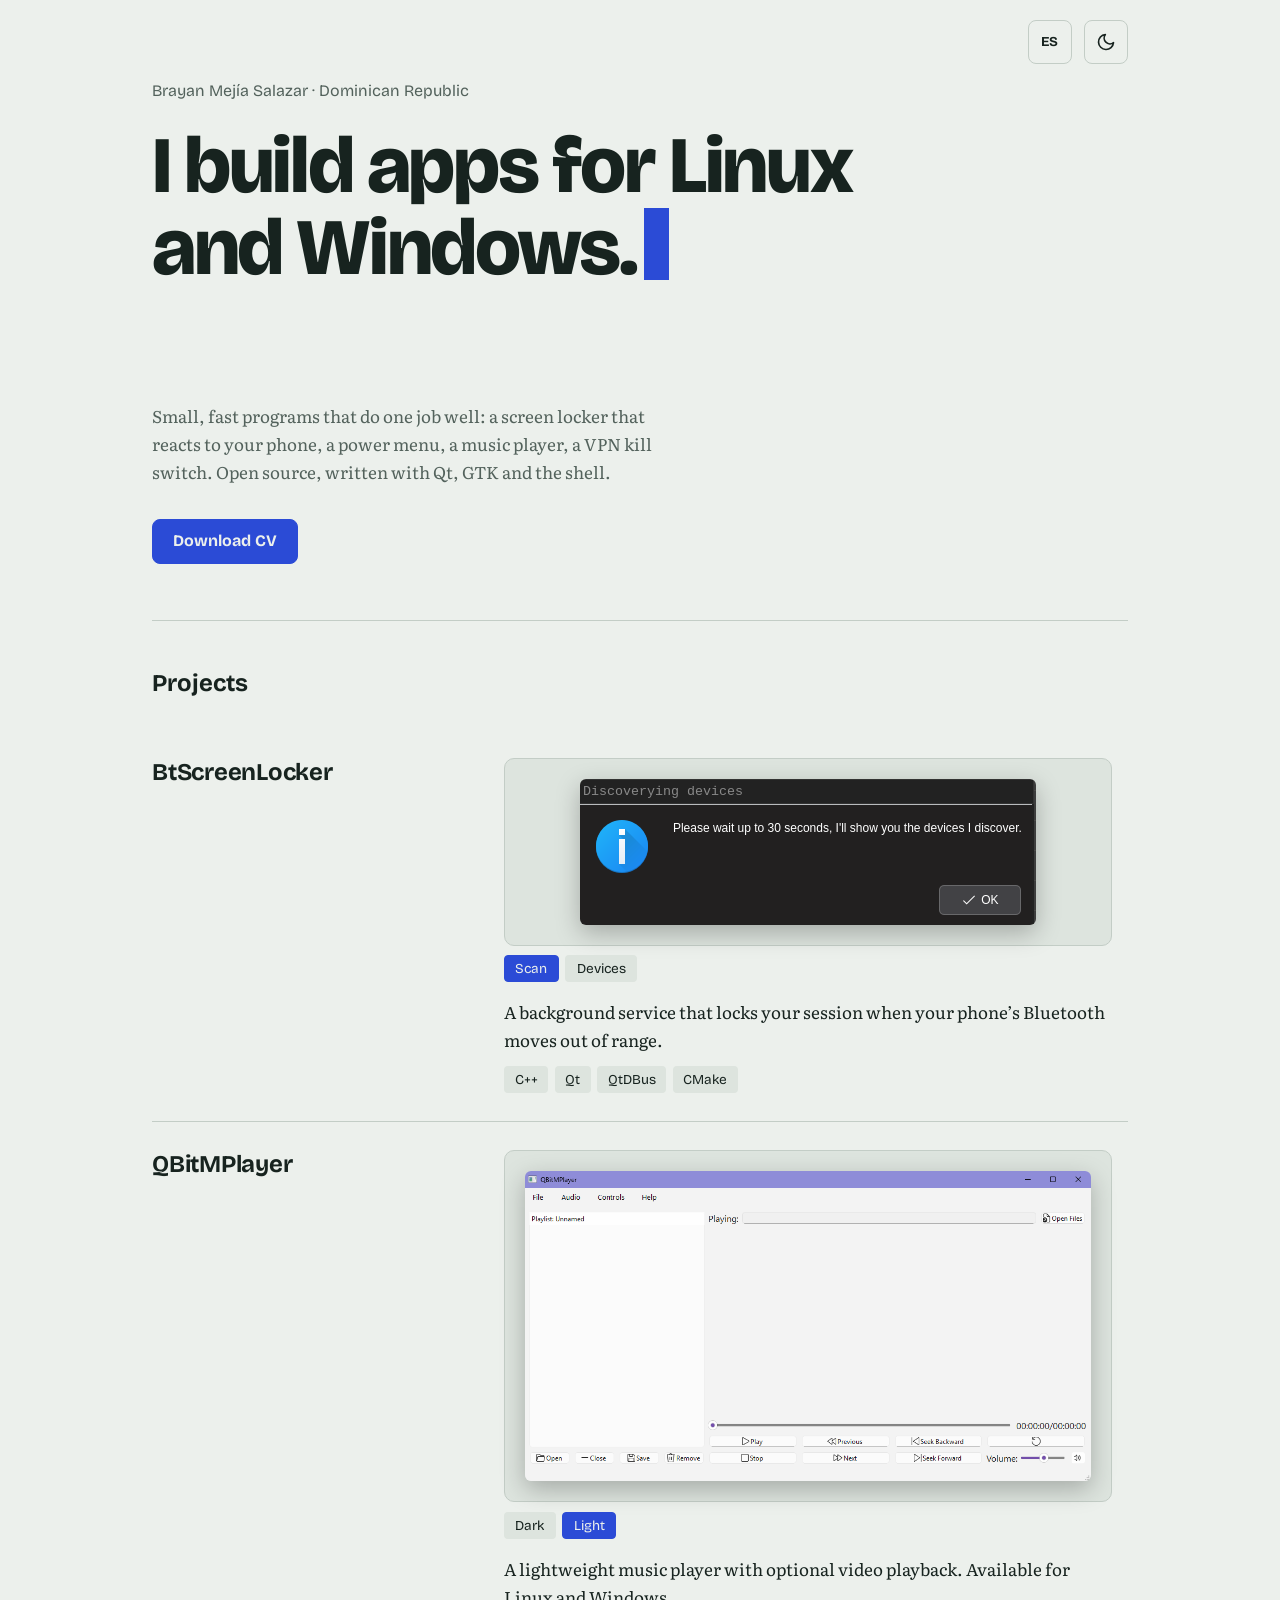
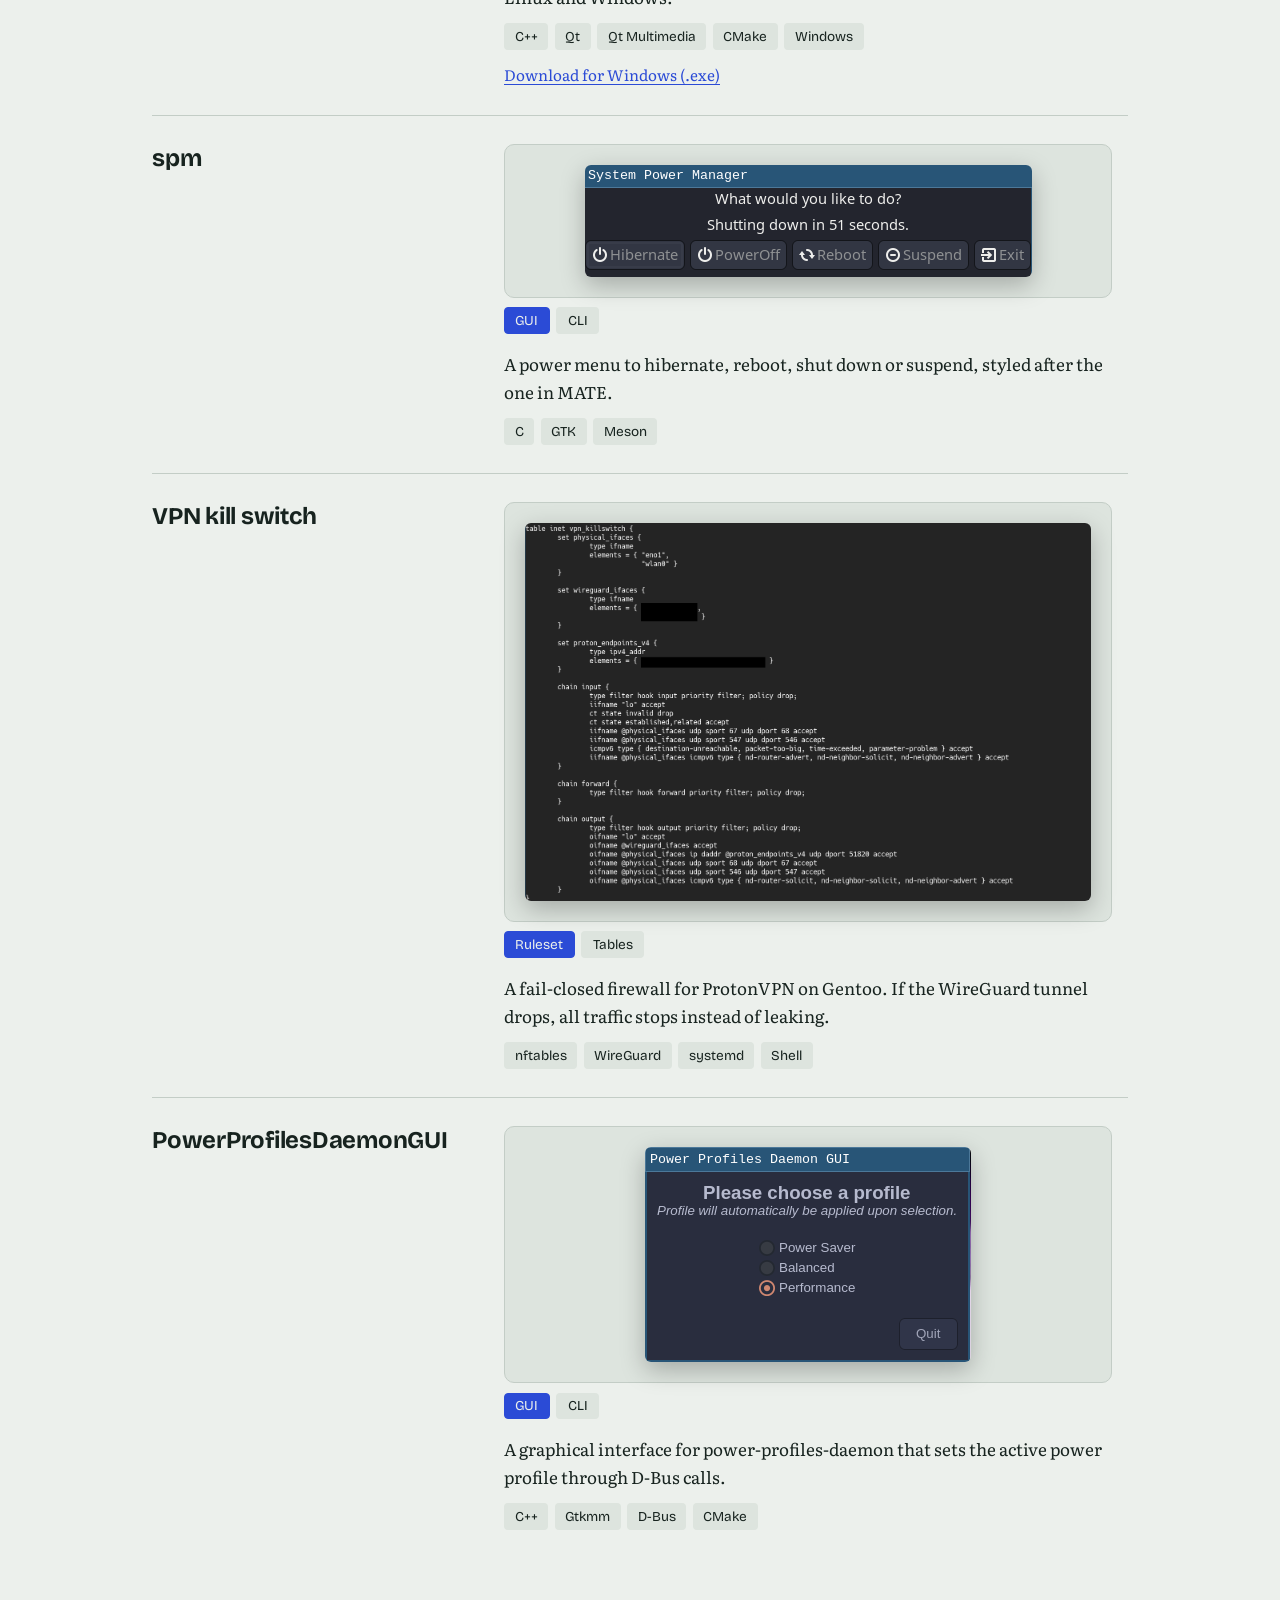
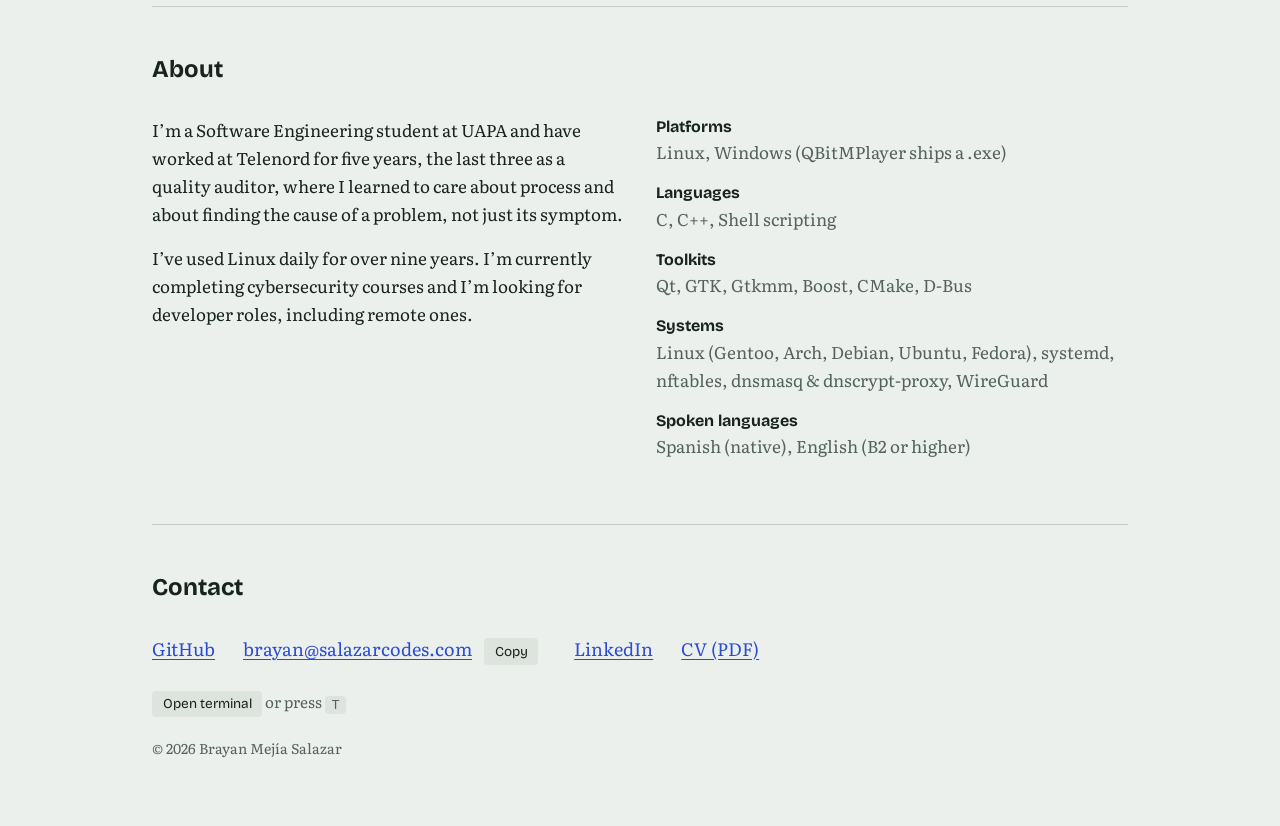
==== commit 8bfd8f2a: "Several improvements: * Added screenshots of every project on a gallery.   - QBitMPlayer's reacts to" ====
--- a/index.html
+++ b/index.html
@@ -1,153 +1,199 @@
 <!DOCTYPE html>
 <html lang="en">
-  <head>
-    <meta charset="utf-8">
-    <meta name="viewport" content="width=device-width, initial-scale=1">
-    <title data-i18n="title">Brayan Mejía Salazar · Software developer</title>
-    <link rel="canonical" href="https://salazarcodes.com/">
-    <meta property="og:type" content="website">
-    <meta property="og:title" content="Brayan Mejía Salazar · Software developer">
-    <meta property="og:description" content="Cross-platform desktop apps and Linux system utilities in C and C++.">
-    <meta property="og:url" content="https://salazarcodes.com/">
-    <meta property="og:image" content="https://salazarcodes.com/imgs/og.png">
-    <meta property="og:image:alt" content="Brayan Mejía Salazar, software developer. I build apps for Linux and Windows.">
-    <meta name="twitter:card" content="summary_large_image">
-    <meta name="description" content="Cross-platform desktop apps and Linux system utilities in C and C++. Projects by Brayan Mejía Salazar.">
-    <link rel="icon" href="data:image/svg+xml,<svg xmlns=%22http://www.w3.org/2000/svg%22 viewBox=%220 0 100 100%22><text y=%22.9em%22 font-size=%2290%22>🐧</text></svg>">
-    <link rel="preconnect" href="https://fonts.googleapis.com">
-    <link rel="preconnect" href="https://fonts.gstatic.com" crossorigin>
-    <script>
-      try {
-	  var t = localStorage.getItem('theme');
-	  if (t === 'light' || t === 'dark') document.documentElement.dataset.theme = t;
-      } catch (e) {}
-    </script>
-    <link rel="stylesheet" href="./styles/index.css">
-    <link rel="stylesheet" href="./styles/terminal.css">
-    <link href="https://fonts.googleapis.com/css2?family=Bricolage+Grotesque:opsz,wght@12..96,400;12..96,700;12..96,800&family=Literata:opsz,wght@7..72,400;7..72,600&display=swap" rel="stylesheet">
-  </head>
-  <body>
-    <div class="wrap">
+    <head>
+        <meta charset="utf-8">
+        <meta name="viewport" content="width=device-width, initial-scale=1">
+        <title data-i18n="title">Brayan Mejía Salazar · Software developer</title>
+        <link rel="canonical" href="https://salazarcodes.com/">
+        <meta property="og:type" content="website">
+        <meta property="og:title" content="Brayan Mejía Salazar · Software developer">
+        <meta property="og:description" content="Cross-platform desktop apps and Linux system utilities in C and C++.">
+        <meta property="og:url" content="https://salazarcodes.com/">
+        <meta property="og:image" content="https://salazarcodes.com/imgs/og.png">
+        <meta property="og:image:alt" content="Brayan Mejía Salazar, software developer. I build apps for Linux and Windows.">
+        <meta name="twitter:card" content="summary_large_image">
+        <meta name="description" content="Cross-platform desktop apps and Linux system utilities in C and C++. Projects by Brayan Mejía Salazar.">
+        <link rel="icon" href="data:image/svg+xml,<svg xmlns=%22http://www.w3.org/2000/svg%22 viewBox=%220 0 100 100%22><text y=%22.9em%22 font-size=%2290%22>🐧</text></svg>">
+        <link rel="preconnect" href="https://fonts.googleapis.com">
+        <link rel="preconnect" href="https://fonts.gstatic.com" crossorigin>
+        <script>
+            try {
+                var t = localStorage.getItem('theme');
+                if (t === 'light' || t === 'dark') document.documentElement.dataset.theme = t;
+            } catch (e) {}
+        </script>
+        <link rel="stylesheet" href="./styles/index.css">
+        <link rel="stylesheet" href="./styles/terminal.css">
+        <link href="https://fonts.googleapis.com/css2?family=Bricolage+Grotesque:opsz,wght@12..96,400;12..96,700;12..96,800&family=Literata:opsz,wght@7..72,400;7..72,600&display=swap" rel="stylesheet">
+    </head>
+    <body>
+        <div class="wrap">
 
-      <header>
-	<button id="lang-toggle" class="theme-toggle lang-toggle" type="button" aria-label="Switch to Spanish">ES</button>
-	<button id="theme-toggle" class="theme-toggle" type="button" aria-label="Dark mode" aria-pressed="false" data-i18n-attr="aria-label:darkMode">
-	  <svg class="moon" viewBox="0 0 24 24" width="20" height="20" fill="none" stroke="currentColor" stroke-width="2" stroke-linecap="round" stroke-linejoin="round" aria-hidden="true"><path d="M21 12.8A9 9 0 1 1 11.2 3a7 7 0 0 0 9.8 9.8z"/></svg>
-	  <svg class="sun" viewBox="0 0 24 24" width="20" height="20" fill="none" stroke="currentColor" stroke-width="2" stroke-linecap="round" stroke-linejoin="round" aria-hidden="true"><circle cx="12" cy="12" r="4"/><path d="M12 2v2M12 20v2M4.9 4.9l1.4 1.4M17.7 17.7l1.4 1.4M2 12h2M20 12h2M4.9 19.1l1.4-1.4M17.7 6.3l1.4-1.4"/></svg>
-	</button>
-	<p class="name" data-i18n="name">Brayan Mejía Salazar · Dominican Republic</p>
-	<h1 aria-label="I build apps for Linux and Windows."><span id="typed" aria-hidden="true">I build apps for Linux and Windows.</span><span class="cursor" aria-hidden="true"></span></h1>
-	<p class="lede" data-i18n="lede">Small, fast programs that do one job well: a screen locker that reacts to your phone, a power menu, a music player, a VPN kill switch. Open source, written with Qt, GTK and the shell.</p>
-	<p class="actions"><a class="btn" href="./files/Resume.pdf" download data-i18n="downloadCv" data-i18n-attr="href:cvFile;download:cvName">Download CV</a></p>
-      </header>
+            <header>
+                <button id="lang-toggle" class="theme-toggle lang-toggle" type="button" aria-label="Switch to Spanish">ES</button>
+                <button id="theme-toggle" class="theme-toggle" type="button" aria-label="Dark mode" aria-pressed="false" data-i18n-attr="aria-label:darkMode">
+                    <svg class="moon" viewBox="0 0 24 24" width="20" height="20" fill="none" stroke="currentColor" stroke-width="2" stroke-linecap="round" stroke-linejoin="round" aria-hidden="true"><path d="M21 12.8A9 9 0 1 1 11.2 3a7 7 0 0 0 9.8 9.8z"/></svg>
+                    <svg class="sun" viewBox="0 0 24 24" width="20" height="20" fill="none" stroke="currentColor" stroke-width="2" stroke-linecap="round" stroke-linejoin="round" aria-hidden="true"><circle cx="12" cy="12" r="4"/><path d="M12 2v2M12 20v2M4.9 4.9l1.4 1.4M17.7 17.7l1.4 1.4M2 12h2M20 12h2M4.9 19.1l1.4-1.4M17.7 6.3l1.4-1.4"/></svg>
+                </button>
+                <p class="name" data-i18n="name">Brayan Mejía Salazar · Dominican Republic</p>
+                <h1 aria-label="I build apps for Linux and Windows."><span id="typed" aria-hidden="true">I build apps for Linux and Windows.</span><span class="cursor" aria-hidden="true"></span></h1>
+                <p class="lede" data-i18n="lede">Small, fast programs that do one job well: a screen locker that reacts to your phone, a power menu, a music player, a VPN kill switch. Open source, written with Qt, GTK and the shell.</p>
+                <p class="actions"><a class="btn" href="./files/Resume.pdf" download data-goatcounter-click="cv-download-en" data-goatcounter-title="CV download" data-i18n="downloadCv" data-i18n-attr="href:cvFile;download:cvName;data-goatcounter-click:cvEvent">Download CV</a></p>
+            </header>
 
-      <section id="projects">
-	<div class="section-head">
-	  <h2 data-i18n="projects">Projects</h2>
-	  <p class="filter-status" id="filter-status" hidden>
-	    <span id="filter-text" role="status"></span>
-	    <button type="button" id="filter-clear" data-i18n="clear">Clear</button>
-	  </p>
-	</div>
+            <section id="projects">
+                <div class="section-head">
+                    <h2 data-i18n="projects">Projects</h2>
+                    <p class="filter-status" id="filter-status" hidden>
+                        <span id="filter-text" role="status"></span>
+                        <button type="button" id="filter-clear" data-i18n="clear">Clear</button>
+                    </p>
+                </div>
 
-	<article class="project">
-	  <h3><a href="https://github.com/brookiestein/BtScreenLocker">BtScreenLocker</a></h3>
-	  <div>
-	    <p data-i18n="btScreenLocker">A background service that locks your session when your phone’s Bluetooth moves out of range.</p>
-	    <ul class="tags"><li>C++</li><li>Qt</li><li>QtDBus</li><li>CMake</li></ul>
-	  </div>
-	</article>
+                <article class="project">
+                    <h3><a href="https://github.com/brookiestein/BtScreenLocker" target="_blank" rel="noopener" data-goatcounter-click="project-btscreenlocker">BtScreenLocker</a></h3>
+                    <div>
+                        <div class="gallery">
+                            <figure class="shot" data-label-key="tabScan">
+                                <img src="./imgs/btscreenlocker-scan.png" alt="BtScreenLocker dialog showing a 30-second Bluetooth device discovery message." loading="lazy" data-i18n-attr="alt:shotBtScan">
+                            </figure>
+                            <figure class="shot" data-label-key="tabDevices">
+                                <img src="./imgs/btscreenlocker-devices.png" alt="BtScreenLocker window listing discovered Bluetooth devices with name, MAC address, signal strength and an Add button." loading="lazy" data-i18n-attr="alt:shotBtDevices">
+                            </figure>
+                        </div>
+                        <p data-i18n="btScreenLocker">A background service that locks your session when your phone’s Bluetooth moves out of range.</p>
+                        <ul class="tags"><li>C++</li><li>Qt</li><li>QtDBus</li><li>CMake</li></ul>
+                    </div>
+                </article>
 
-	<article class="project">
-	  <h3><a href="https://github.com/brookiestein/QBitMPlayer">QBitMPlayer</a></h3>
-	  <div>
-	    <p data-i18n="qbit">A lightweight music player with optional video playback. Available for Linux and Windows.</p>
-	    <ul class="tags"><li>C++</li><li>Qt</li><li>Qt Multimedia</li><li>CMake</li><li>Windows</li></ul>
-	    <p class="links"><a href="https://github.com/brookiestein/QBitMPlayer/releases/latest" data-i18n="downloadWin">Download for Windows (.exe)</a></p>
-	  </div>
-	</article>
+                <article class="project">
+                    <h3><a href="https://github.com/brookiestein/QBitMPlayer" target="_blank" rel="noopener" data-goatcounter-click="project-qbitmplayer">QBitMPlayer</a></h3>
+                    <div>
+                        <div class="gallery">
+                            <figure class="shot" data-label-key="tabDark" data-theme="dark">
+                                <img src="./imgs/qbitmplayer-windows-dark.png" alt="QBitMPlayer on Windows in dark mode showing the playlist panel and playback controls." loading="lazy" data-i18n-attr="alt:shotQbitDark">
+                            </figure>
+                            <figure class="shot" data-label-key="tabLight" data-theme="light">
+                                <img src="./imgs/qbitmplayer-windows-light.png" alt="QBitMPlayer on Windows in light mode showing the playlist panel and playback controls." loading="lazy" data-i18n-attr="alt:shotQbitLight">
+                            </figure>
+                        </div>
+                        <p data-i18n="qbit">A lightweight music player with optional video playback. Available for Linux and Windows.</p>
+                        <ul class="tags"><li>C++</li><li>Qt</li><li>Qt Multimedia</li><li>CMake</li><li>Windows</li></ul>
+                        <p class="links"><a href="https://github.com/brookiestein/QBitMPlayer/releases/latest" target="_blank" rel="noopener" data-goatcounter-click="download-qbitmplayer-windows" data-i18n="downloadWin">Download for Windows (.exe)</a></p>
+                    </div>
+                </article>
 
-	<article class="project">
-	  <h3><a href="https://github.com/brookiestein/spm">spm</a></h3>
-	  <div>
-	    <p data-i18n="spm">A power menu to hibernate, reboot, shut down or suspend, styled after the one in MATE.</p>
-	    <ul class="tags"><li>C</li><li>GTK</li><li>Meson</li></ul>
-	  </div>
-	</article>
+                <article class="project">
+                    <h3><a href="https://github.com/brookiestein/spm" target="_blank" rel="noopener" data-goatcounter-click="project-spm">spm</a></h3>
+                    <div>
+                        <div class="gallery">
+                            <figure class="shot" data-label-key="tabGui">
+                                <img src="./imgs/spm.png" alt="spm window with the buttons Hibernate, PowerOff, Reboot, Suspend and Exit, and a shutdown countdown." width="447" height="112" loading="lazy" data-i18n-attr="alt:shotSpm">
+                            </figure>
+                            <figure class="shot" data-label-key="tabCli">
+                                <img src="./imgs/spm-cli.png" alt="Terminal output of spm --help listing command-line flags and default options." loading="lazy" data-i18n-attr="alt:shotSpmCli">
+                            </figure>
+                        </div>
+                        <p data-i18n="spm">A power menu to hibernate, reboot, shut down or suspend, styled after the one in MATE.</p>
+                        <ul class="tags"><li>C</li><li>GTK</li><li>Meson</li></ul>
+                    </div>
+                </article>
 
-	<article class="project">
-	  <h3><a href="https://github.com/brookiestein/dotfiles/blob/main/etc/nftables.conf">VPN kill switch</a></h3>
-	  <div>
-	    <p data-i18n="killSwitch">A fail-closed firewall for ProtonVPN on Gentoo. If the WireGuard tunnel drops, all traffic stops instead of leaking.</p>
-	    <ul class="tags"><li>nftables</li><li>WireGuard</li><li>systemd</li><li>Shell</li></ul>
-	  </div>
-	</article>
+                <article class="project">
+                    <h3><a href="https://github.com/brookiestein/dotfiles/blob/main/etc/nftables.conf" target="_blank" rel="noopener" data-goatcounter-click="project-vpn-kill-switch">VPN kill switch</a></h3>
+                    <div>
+                        <div class="gallery">
+                            <figure class="shot" data-label-key="tabRuleset">
+                                <img src="./imgs/killswitch-ruleset.png" alt="nftables ruleset for table inet vpn_killswitch with default drop policies and WireGuard sets." loading="lazy" data-i18n-attr="alt:shotKillSwitchRules">
+                            </figure>
+                            <figure class="shot" data-label-key="tabTables">
+                                <img src="./imgs/killswitch-tables.png" alt="Terminal output of nft list tables showing active vpn_killswitch and connlog tables." loading="lazy" data-i18n-attr="alt:shotKillSwitchTables">
+                            </figure>
+                        </div>
+                        <p data-i18n="killSwitch">A fail-closed firewall for ProtonVPN on Gentoo. If the WireGuard tunnel drops, all traffic stops instead of leaking.</p>
+                        <ul class="tags"><li>nftables</li><li>WireGuard</li><li>systemd</li><li>Shell</li></ul>
+                    </div>
+                </article>
 
-	<article class="project">
-	  <h3><a href="https://github.com/brookiestein/PowerProfilesDaemonGUI">PowerProfilesDaemonGUI</a></h3>
-	  <div>
-	    <p data-i18n="ppd">A graphical interface for power-profiles-daemon that sets the active power profile through D-Bus calls.</p>
-	    <ul class="tags"><li>C++</li><li>Gtkmm</li><li>D-Bus</li><li>CMake</li></ul>
-	  </div>
-	</article>
-      </section>
+                <article class="project">
+                    <h3><a href="https://github.com/brookiestein/PowerProfilesDaemonGUI" target="_blank" rel="noopener" data-goatcounter-click="project-powerprofilesdaemongui">PowerProfilesDaemonGUI</a></h3>
+                    <div>
+                        <div class="gallery">
+                            <figure class="shot" data-label-key="tabGui">
+                                <img src="./imgs/ppdgui.png" alt="PowerProfilesDaemonGUI window with radio buttons for Power Saver, Balanced, and Performance selected." loading="lazy" data-i18n-attr="alt:shotPpdGui">
+                            </figure>
+                            <figure class="shot" data-label-key="tabCli">
+                                <img src="./imgs/ppdcli.png" alt="Terminal output of powerprofilesgui --help and -a alongside a desktop notification showing Active profile: performance." loading="lazy" data-i18n-attr="alt:shotPpdCli">
+                            </figure>
+                        </div>
+                        <p data-i18n="ppd">A graphical interface for power-profiles-daemon that sets the active power profile through D-Bus calls.</p>
+                        <ul class="tags"><li>C++</li><li>Gtkmm</li><li>D-Bus</li><li>CMake</li></ul>
+                    </div>
+                </article>
+            </section>
 
-      <section id="about">
-	<h2 data-i18n="about">About</h2>
-	<div class="cols">
-	  <div>
-	    <p data-i18n="about1">I’m a Software Engineering student at UAPA and have worked at Telenord for five years, the last three as a quality auditor, where I learned to care about process and about finding the cause of a problem, not just its symptom.</p>
-	    <p data-i18n="about2">I’ve used Linux daily for over nine years. I’m currently completing cybersecurity courses and I’m looking for developer roles, including remote ones.</p>
-	  </div>
-	  <dl>
-	    <dt data-i18n="platformsDt">Platforms</dt>
-	    <dd data-i18n="platformsDd">Linux, Windows (QBitMPlayer ships a .exe)</dd>
-	    <dt data-i18n="languagesDt">Languages</dt>
-	    <dd>C, C++, Shell scripting</dd>
-	    <dt data-i18n="toolkitsDt">Toolkits</dt>
-	    <dd>Qt, GTK, Gtkmm, Boost, CMake, D-Bus</dd>
-	    <dt data-i18n="systemsDt">Systems</dt>
-	    <dd data-i18n="systemsDd">Linux (Gentoo, Arch, Debian, Ubuntu, Fedora), systemd, nftables, dnsmasq &amp; dnscrypt-proxy, WireGuard</dd>
-	    <dt data-i18n="spokenDt">Spoken languages</dt>
-	    <dd data-i18n="spokenDd">Spanish (native), English (B2 or higher)</dd>
-	  </dl>
-	</div>
-      </section>
+            <section id="about">
+                <h2 data-i18n="about">About</h2>
+                <div class="cols">
+                    <div>
+                        <p data-i18n="about1">I’m a Software Engineering student at UAPA and have worked at Telenord for five years, the last three as a quality auditor, where I learned to care about process and about finding the cause of a problem, not just its symptom.</p>
+                        <p data-i18n="about2">I’ve used Linux daily for over nine years. I’m currently completing cybersecurity courses and I’m looking for developer roles, including remote ones.</p>
+                    </div>
+                    <dl>
+                        <dt data-i18n="platformsDt">Platforms</dt>
+                        <dd data-i18n="platformsDd">Linux, Windows (QBitMPlayer ships a .exe)</dd>
+                        <dt data-i18n="languagesDt">Languages</dt>
+                        <dd>C, C++, Shell scripting</dd>
+                        <dt data-i18n="toolkitsDt">Toolkits</dt>
+                        <dd>Qt, GTK, Gtkmm, Boost, CMake, D-Bus</dd>
+                        <dt data-i18n="systemsDt">Systems</dt>
+                        <dd data-i18n="systemsDd">Linux (Gentoo, Arch, Debian, Ubuntu, Fedora), systemd, nftables, dnsmasq &amp; dnscrypt-proxy, WireGuard</dd>
+                        <dt data-i18n="spokenDt">Spoken languages</dt>
+                        <dd data-i18n="spokenDd">Spanish (native), English (B2 or higher)</dd>
+                    </dl>
+                </div>
+            </section>
 
-      <footer id="contact">
-	<h2 data-i18n="contact">Contact</h2>
-	<ul>
-	  <li><a href="https://github.com/brookiestein">GitHub</a></li>
-	  <li>
-	    <a href="mailto:brayan@salazarcodes.com">brayan@salazarcodes.com</a>
-	    <button type="button" class="copy" id="copy-email" data-email="brayan@salazarcodes.com" data-i18n="copy">Copy</button>
-	    <span class="copy-status" id="copy-status" role="status"></span>
-	  </li>
-	  <li><a href="https://www.linkedin.com/in/salazarhpp/">LinkedIn</a></li>
-	  <li><a href="./files/Resume.pdf" download data-i18n-attr="href:cvFile;download:cvName">CV (PDF)</a></li>
-	</ul>
-	<p class="hint"><button type="button" id="term-open" class="copy" data-i18n="openTerminal">Open terminal</button> <span data-i18n="orPress">or press</span> <kbd>T</kbd></p>
-	<small>© 2026 Brayan Mejía Salazar</small>
-      </footer>
+            <footer id="contact">
+                <h2 data-i18n="contact">Contact</h2>
+                <ul>
+                    <li><a href="https://github.com/brookiestein" target="_blank" rel="noopener" data-goatcounter-click="contact-github">GitHub</a></li>
+                    <li>
+                        <a href="mailto:brayan@salazarcodes.com" data-goatcounter-click="contact-email">brayan@salazarcodes.com</a>
+                        <button type="button" class="copy" id="copy-email" data-goatcounter-click="copy-email" data-email="brayan@salazarcodes.com" data-i18n="copy">Copy</button>
+                        <span class="copy-status" id="copy-status" role="status"></span>
+                    </li>
+                    <li><a href="https://www.linkedin.com/in/salazarhpp/" target="_blank" rel="noopener" data-goatcounter-click="contact-linkedin">LinkedIn</a></li>
+                    <li><a href="./files/Resume.pdf" download data-goatcounter-click="cv-download-en" data-goatcounter-title="CV download" data-i18n-attr="href:cvFile;download:cvName;data-goatcounter-click:cvEvent">CV (PDF)</a></li>
+                </ul>
+                <p class="hint"><button type="button" id="term-open" class="copy" data-i18n="openTerminal">Open terminal</button> <span data-i18n="orPress">or press</span> <kbd>T</kbd></p>
+                <small>© 2026 Brayan Mejía Salazar</small>
+            </footer>
 
-    </div>
+        </div>
 
-    <dialog id="term" class="term" aria-label="Terminal">
-      <div class="term-bar">
-	<span>brayan@portfolio: ~</span>
-	<button type="button" id="term-close" aria-label="Close terminal" data-i18n-attr="aria-label:closeTerminal">&times;</button>
-      </div>
-      <div class="term-out" id="term-out" role="log" aria-live="polite"></div>
-      <form class="term-line" id="term-form" autocomplete="off">
-	<label for="term-in">$</label>
-	<input id="term-in" type="text" spellcheck="false" autocapitalize="off" autocomplete="off" autocorrect="off" enterkeyhint="go">
-      </form>
-    </dialog>
+        <dialog id="term" class="term" aria-label="Terminal">
+            <div class="term-bar">
+                <span>brayan@portfolio: ~</span>
+                <button type="button" id="term-close" aria-label="Close terminal" data-i18n-attr="aria-label:closeTerminal">&times;</button>
+            </div>
+            <div class="term-out" id="term-out" role="log" aria-live="polite"></div>
+            <form class="term-line" id="term-form" autocomplete="off">
+                <label for="term-in">$</label>
+                <input id="term-in" type="text" spellcheck="false" autocapitalize="off" autocomplete="off" autocorrect="off" enterkeyhint="go">
+            </form>
+        </dialog>
 
-    <div id="tip" class="tip" role="tooltip" hidden></div>
+        <div id="tip" class="tip" role="tooltip" hidden></div>
 
-    <script src="./scripts/i18n.js" defer></script>
-    <script src="./scripts/index.js" defer></script>
-    <script src="./scripts/terminal.js" defer></script>
-  </body>
+        <script src="./scripts/i18n.js" defer></script>
+        <script src="./scripts/type.js" defer></script>
+        <script src="./scripts/grep.js" defer></script>
+        <script src="./scripts/gallery.js" defer></script>
+        <script src="./scripts/theme.js" defer></script>
+        <script src="./scripts/tooltip.js" defer></script>
+        <script src="./scripts/copy-email.js" defer></script>
+        <script src="./scripts/terminal.js" defer></script>
+        <script data-goatcounter="https://salazarcodes.goatcounter.com/count" async src="https://gc.zgo.at/count.js"></script>
+    </body>
 </html>
--- a/styles/index.css
+++ b/styles/index.css
@@ -9,13 +9,13 @@
 }
 @media (prefers-color-scheme: dark) {
     :root:not([data-theme="light"]) {
-	--bg: #121715;
-	--ink: #e6ece8;
-	--muted: #9aa8a1;
-	--line: #2c3833;
-	--accent: #8fa3ff;
-	--chip: #1d2723;
-	color-scheme: dark;
+        --bg: #121715;
+        --ink: #e6ece8;
+        --muted: #9aa8a1;
+        --line: #2c3833;
+        --accent: #8fa3ff;
+        --chip: #1d2723;
+        color-scheme: dark;
     }
 }
 :root[data-theme="dark"] {
@@ -27,6 +27,7 @@
     --chip: #1d2723;
     color-scheme: dark;
 }
+
 * { box-sizing: border-box; }
 html { scroll-behavior: smooth; }
 body {
@@ -34,93 +35,14 @@
     background: var(--bg);
     color: var(--ink);
     font: 400 1.0625rem/1.65 "Literata", Georgia, serif;
+    transition: background-color .2s, color .2s;
 }
 a { color: var(--accent); text-underline-offset: 3px; }
 a:focus-visible { outline: 3px solid var(--accent); outline-offset: 3px; border-radius: 2px; }
 .wrap { max-width: 64rem; margin: 0 auto; padding: 0 1.5rem; }
 
 /* Hero */
-header { padding: 5rem 0 3.5rem; }
-.name { font: 400 1rem/1.4 "Bricolage Grotesque", system-ui, sans-serif; color: var(--muted); margin: 0 0 1.5rem; }
-h1 {
-    font: 800 clamp(2.4rem, 7.5vw, 5rem)/1.02 "Bricolage Grotesque", system-ui, sans-serif;
-    letter-spacing: -0.03em;
-    margin: 0;
-    max-width: 16ch;
-    min-height: 3.1em;
-}
-.lede { max-width: 34rem; margin: 1.75rem 0 0; color: var(--muted); }
-.cursor {
-    display: inline-block; width: .5ch; height: .9em; margin-left: .1em;
-    background: var(--accent); vertical-align: -0.08em;
-    animation: blink 1.1s steps(1) infinite;
-}
-@keyframes blink { 50% { opacity: 0; } }
-
-/* Sections */
-section { padding: 3rem 0; border-top: 1px solid var(--line); }
-h2 { font: 700 1.5rem/1.2 "Bricolage Grotesque", system-ui, sans-serif; margin: 0 0 2rem; }
-
-/* Projects */
-.project {
-    display: grid;
-    grid-template-columns: 1fr;
-    gap: .5rem 2rem;
-    padding: 1.75rem 0;
-    border-bottom: 1px solid var(--line);
-    animation: rise .6s ease backwards;
-}
-.project:last-child { border-bottom: none; }
-.project:nth-child(2) { animation-delay: .08s; }
-.project:nth-child(3) { animation-delay: .16s; }
-.project:nth-child(4) { animation-delay: .24s; }
-@keyframes rise { from { opacity: 0; transform: translateY(14px); } to { opacity: 1; transform: none; } }
-.project h3 { font: 700 1.5rem/1.2 "Bricolage Grotesque", system-ui, sans-serif; margin: 0; letter-spacing: -0.01em; }
-.project h3 a { color: var(--ink); text-decoration: none; }
-.project h3 a:hover { color: var(--accent); text-decoration: underline; }
-.project p { margin: 0 0 .75rem; max-width: 38rem; }
-.tags { display: flex; flex-wrap: wrap; gap: .4rem; margin: 0; padding: 0; list-style: none; }
-.tags li, .tags button {
-    font: 400 .85rem/1 "Bricolage Grotesque", system-ui, sans-serif;
-    background: var(--chip); padding: .35rem .6rem; border-radius: 4px;
-}
-.tags.interactive li {
-    padding: 0;
-    background: none;
-}
-@media (min-width: 56rem) {
-    .project { grid-template-columns: 20rem 1fr; }
-}
-
-/* About / skills */
-.cols { display: grid; gap: 2rem; }
-@media (min-width: 48rem) { .cols { grid-template-columns: 1fr 1fr; } }
-.cols p { margin: 0 0 1rem; max-width: 34rem; }
-dl { margin: 0; }
-dt { font: 700 1rem/1.4 "Bricolage Grotesque", system-ui, sans-serif; }
-dd { margin: 0 0 1rem; color: var(--muted); }
-
-footer { padding: 3rem 0 4rem; border-top: 1px solid var(--line); }
-footer ul { list-style: none; padding: 0; margin: 0 0 1.5rem; display: flex; flex-wrap: wrap; gap: .5rem 1.75rem; font-size: 1.125rem; }
-footer small { color: var(--muted); }
-
-@media (prefers-reduced-motion: reduce) {
-    html { scroll-behavior: auto; }
-    .project { animation: none; }
-    .cursor { animation: none; }
-}
-
-@media (max-width: 40rem) {
-    h1 {
-	min-height: 4.2em;
-    }
-}
-
-.cursor.busy {
-    animation: none;
-}
-
-header { position: relative; }
+header { position: relative; padding: 5rem 0 3.5rem; }
 .theme-toggle {
     position: absolute;
     top: 1.25rem;
@@ -142,47 +64,28 @@
 .theme-toggle[aria-pressed="true"] .sun { display: block; }
 .theme-toggle[aria-pressed="true"] .moon { display: none; }
 
-body { transition: background-color .2s, color .2s; }
-@media (prefers-reduced-motion: reduce) { body { transition: none; } }
-.section-head {
-  display: flex; flex-wrap: wrap; align-items: baseline;
-  justify-content: space-between; gap: .25rem 1rem; margin-bottom: 2rem;
-}
-.section-head h2 { margin: 0; }
-.filter-status { margin: 0; font-size: .95rem; color: var(--muted); }
-.filter-status button {
-    font: inherit; color: var(--accent); background: none; border: 0;
-    padding: 0; margin-left: .5rem; cursor: pointer;
-    text-decoration: underline; text-underline-offset: 3px;
-}
-
-.tags button {
-    color: inherit; border: 1px solid transparent; cursor: pointer;
-    transition: border-color .15s, background-color .15s, color .15s;
-}
-.tags button:hover { border-color: var(--accent); }
-.tags button:focus-visible { outline: 3px solid var(--accent); outline-offset: 2px; }
-.tags button[aria-pressed="true"] {
-    background: var(--accent); color: var(--bg); border-color: var(--accent);
-}
-
-.project { transition: opacity .25s; }
-.project.dim { opacity: .3; }
-@media (prefers-reduced-motion: reduce) {
-    .project, .tags button { transition: none; }
-}
-
-.tip {
-    position: fixed;
-    z-index: 10;
-    max-width: 16rem;
-    padding: .55rem .75rem;
-    border-radius: 6px;
-    background: var(--ink);
-    color: var(--bg);
-    font: 400 .85rem/1.4 "Literata", Georgia, serif;
-    pointer-events: none;
-}
+.lang-toggle {
+    right: 3.5rem;
+    font: 700 .85rem/1 "Bricolage Grotesque", system-ui, sans-serif;
+    letter-spacing: .02em;
+}
+
+.name { font: 400 1rem/1.4 "Bricolage Grotesque", system-ui, sans-serif; color: var(--muted); margin: 0 0 1.5rem; }
+h1 {
+    font: 800 clamp(2.4rem, 7.5vw, 5rem)/1.02 "Bricolage Grotesque", system-ui, sans-serif;
+    letter-spacing: -0.03em;
+    margin: 0;
+    max-width: 16ch;
+    min-height: 3.1em;
+}
+.lede { max-width: 34rem; margin: 1.75rem 0 0; color: var(--muted); }
+.cursor {
+    display: inline-block; width: .5ch; height: .9em; margin-left: .1em;
+    background: var(--accent); vertical-align: -0.08em;
+    animation: blink 1.1s steps(1) infinite;
+}
+.cursor.busy { animation: none; }
+@keyframes blink { 50% { opacity: 0; } }
 
 .actions { margin: 2rem 0 0; }
 .btn {
@@ -199,7 +102,182 @@
 .btn:hover { background: transparent; color: var(--accent); }
 .btn:focus-visible { outline: 3px solid var(--accent); outline-offset: 3px; }
 
+/* Sections */
+section { padding: 3rem 0; border-top: 1px solid var(--line); }
+h2 { font: 700 1.5rem/1.2 "Bricolage Grotesque", system-ui, sans-serif; margin: 0 0 2rem; }
+.section-head {
+    display: flex; flex-wrap: wrap; align-items: baseline;
+    justify-content: space-between; gap: .25rem 1rem; margin-bottom: 2rem;
+}
+.section-head h2 { margin: 0; }
+.filter-status { margin: 0; font-size: .95rem; color: var(--muted); }
+.filter-status button {
+    font: inherit; color: var(--accent); background: none; border: 0;
+    padding: 0; margin-left: .5rem; cursor: pointer;
+    text-decoration: underline; text-underline-offset: 3px;
+}
+
+/* Projects */
+.project {
+    display: grid;
+    grid-template-columns: 1fr;
+    gap: .5rem 2rem;
+    padding: 1.75rem 0;
+    border-bottom: 1px solid var(--line);
+    animation: rise .6s ease backwards;
+    transition: opacity .25s;
+}
+.project.dim { opacity: .3; }
+.project:last-child { border-bottom: none; }
+.project:nth-child(2) { animation-delay: .08s; }
+.project:nth-child(3) { animation-delay: .16s; }
+.project:nth-child(4) { animation-delay: .24s; }
+.project:nth-child(5) { animation-delay: .32s; }
+.project:nth-child(6) { animation-delay: .40s; }
+@keyframes rise { from { opacity: 0; transform: translateY(14px); } to { opacity: 1; transform: none; } }
+.project h3 { font: 700 1.5rem/1.2 "Bricolage Grotesque", system-ui, sans-serif; margin: 0; letter-spacing: -0.01em; }
+.project h3 a { color: var(--ink); text-decoration: none; }
+.project h3 a:hover { color: var(--accent); text-decoration: underline; }
+.project p { margin: 0 0 .75rem; max-width: 38rem; }
 .project .links { margin: .75rem 0 0; font-size: .95rem; }
+
+.tags { display: flex; flex-wrap: wrap; gap: .4rem; margin: 0; padding: 0; list-style: none; }
+.tags li, .tags button {
+    font: 400 .85rem/1 "Bricolage Grotesque", system-ui, sans-serif;
+    background: var(--chip); padding: .35rem .6rem; border-radius: 4px;
+}
+.tags.interactive li { padding: 0; background: none; }
+.tags button {
+    color: inherit; border: 1px solid transparent; cursor: pointer;
+    transition: border-color .15s, background-color .15s, color .15s;
+}
+.tags button:hover { border-color: var(--accent); }
+.tags button:focus-visible { outline: 3px solid var(--accent); outline-offset: 2px; }
+.tags button[aria-pressed="true"] {
+    background: var(--accent); color: var(--bg); border-color: var(--accent);
+}
+
+/* Gallery & lightbox */
+.shot {
+    margin: 0 0 1rem;
+    max-width: 38rem;
+    display: grid;
+    place-items: center;
+    padding: 2rem 1.25rem;
+    background: var(--chip);
+    border: 1px solid var(--line);
+    border-radius: 10px;
+}
+.shot img,
+.shot video {
+    display: block;
+    max-width: 100%;
+    max-height: 100%;
+    width: auto;
+    height: auto;
+    border-radius: 6px;
+    box-shadow: 0 8px 24px rgb(0 0 0 / .25);
+}
+.shot .zoom {
+    display: block;
+    max-width: 100%;
+    padding: 0;
+    background: none;
+    border: 0;
+    border-radius: 6px;
+    cursor: zoom-in;
+}
+
+.gallery { margin: 0 0 1rem; max-width: 38rem; }
+.gallery .shot { margin: 0; padding: 1.25rem; }
+.gallery.ready .shot:not(.active) { display: none; }
+.gallery .tabs {
+    display: flex;
+    flex-wrap: wrap;
+    gap: .4rem;
+    margin-top: .6rem;
+}
+.gallery .tab {
+    font: 400 .85rem/1 "Bricolage Grotesque", system-ui, sans-serif;
+    color: var(--ink);
+    background: var(--chip);
+    border: 1px solid transparent;
+    border-radius: 4px;
+    padding: .35rem .65rem;
+    cursor: pointer;
+}
+.gallery .tab:hover { border-color: var(--accent); }
+.gallery .tab[aria-selected="true"] {
+    background: var(--accent);
+    color: var(--bg);
+    border-color: var(--accent);
+}
+.gallery .tab:focus-visible,
+.shot .zoom:focus-visible {
+    outline: 3px solid var(--accent);
+    outline-offset: 2px;
+}
+
+.lightbox {
+    max-width: min(92vw, 72rem);
+    max-height: 90vh;
+    padding: 0;
+    border: 1px solid var(--line);
+    border-radius: 10px;
+    background: var(--bg);
+    overflow: hidden;
+}
+.lightbox[open] { display: grid; place-items: center; }
+.lightbox::backdrop { background: rgb(0 0 0 / .75); }
+.lightbox img {
+    display: block;
+    max-width: min(92vw, 72rem);
+    max-height: 90vh;
+    width: auto;
+    height: auto;
+}
+.lightbox .close {
+    position: fixed;
+    top: 1rem;
+    right: 1rem;
+    width: 2.5rem;
+    height: 2.5rem;
+    padding: 0;
+    font-size: 1.5rem;
+    line-height: 1;
+    color: var(--ink);
+    background: var(--bg);
+    border: 1px solid var(--line);
+    border-radius: 8px;
+    cursor: pointer;
+}
+.lightbox .close:hover { border-color: var(--accent); color: var(--accent); }
+.lightbox .close:focus-visible { outline: 3px solid var(--accent); outline-offset: 2px; }
+
+/* Tooltip */
+.tip {
+    position: fixed;
+    z-index: 10;
+    max-width: 16rem;
+    padding: .55rem .75rem;
+    border-radius: 6px;
+    background: var(--ink);
+    color: var(--bg);
+    font: 400 .85rem/1.4 "Literata", Georgia, serif;
+    pointer-events: none;
+}
+
+/* About / skills */
+.cols { display: grid; gap: 2rem; }
+.cols p { margin: 0 0 1rem; max-width: 34rem; }
+dl { margin: 0; }
+dt { font: 700 1rem/1.4 "Bricolage Grotesque", system-ui, sans-serif; }
+dd { margin: 0 0 1rem; color: var(--muted); }
+
+/* Footer */
+footer { padding: 3rem 0 4rem; border-top: 1px solid var(--line); }
+footer ul { list-style: none; padding: 0; margin: 0 0 1.5rem; display: flex; flex-wrap: wrap; gap: .5rem 1.75rem; font-size: 1.125rem; }
+footer small { color: var(--muted); }
 
 .copy {
     font: 400 .85rem/1 "Bricolage Grotesque", system-ui, sans-serif;
@@ -215,8 +293,18 @@
 .copy:focus-visible { outline: 3px solid var(--accent); outline-offset: 2px; }
 .copy-status { margin-left: .5rem; font-size: .9rem; color: var(--muted); }
 
-.lang-toggle {
-    right: 3.5rem;
-    font: 700 .85rem/1 "Bricolage Grotesque", system-ui, sans-serif;
-    letter-spacing: .02em;
-}
+/* Responsive & motion */
+@media (min-width: 48rem) {
+    .cols { grid-template-columns: 1fr 1fr; }
+}
+@media (min-width: 56rem) {
+    .project { grid-template-columns: 20rem 1fr; }
+}
+@media (max-width: 40rem) {
+    h1 { min-height: 4.2em; }
+}
+@media (prefers-reduced-motion: reduce) {
+    html { scroll-behavior: auto; }
+    body, .project, .tags button { transition: none; }
+    .project, .cursor { animation: none; }
+}
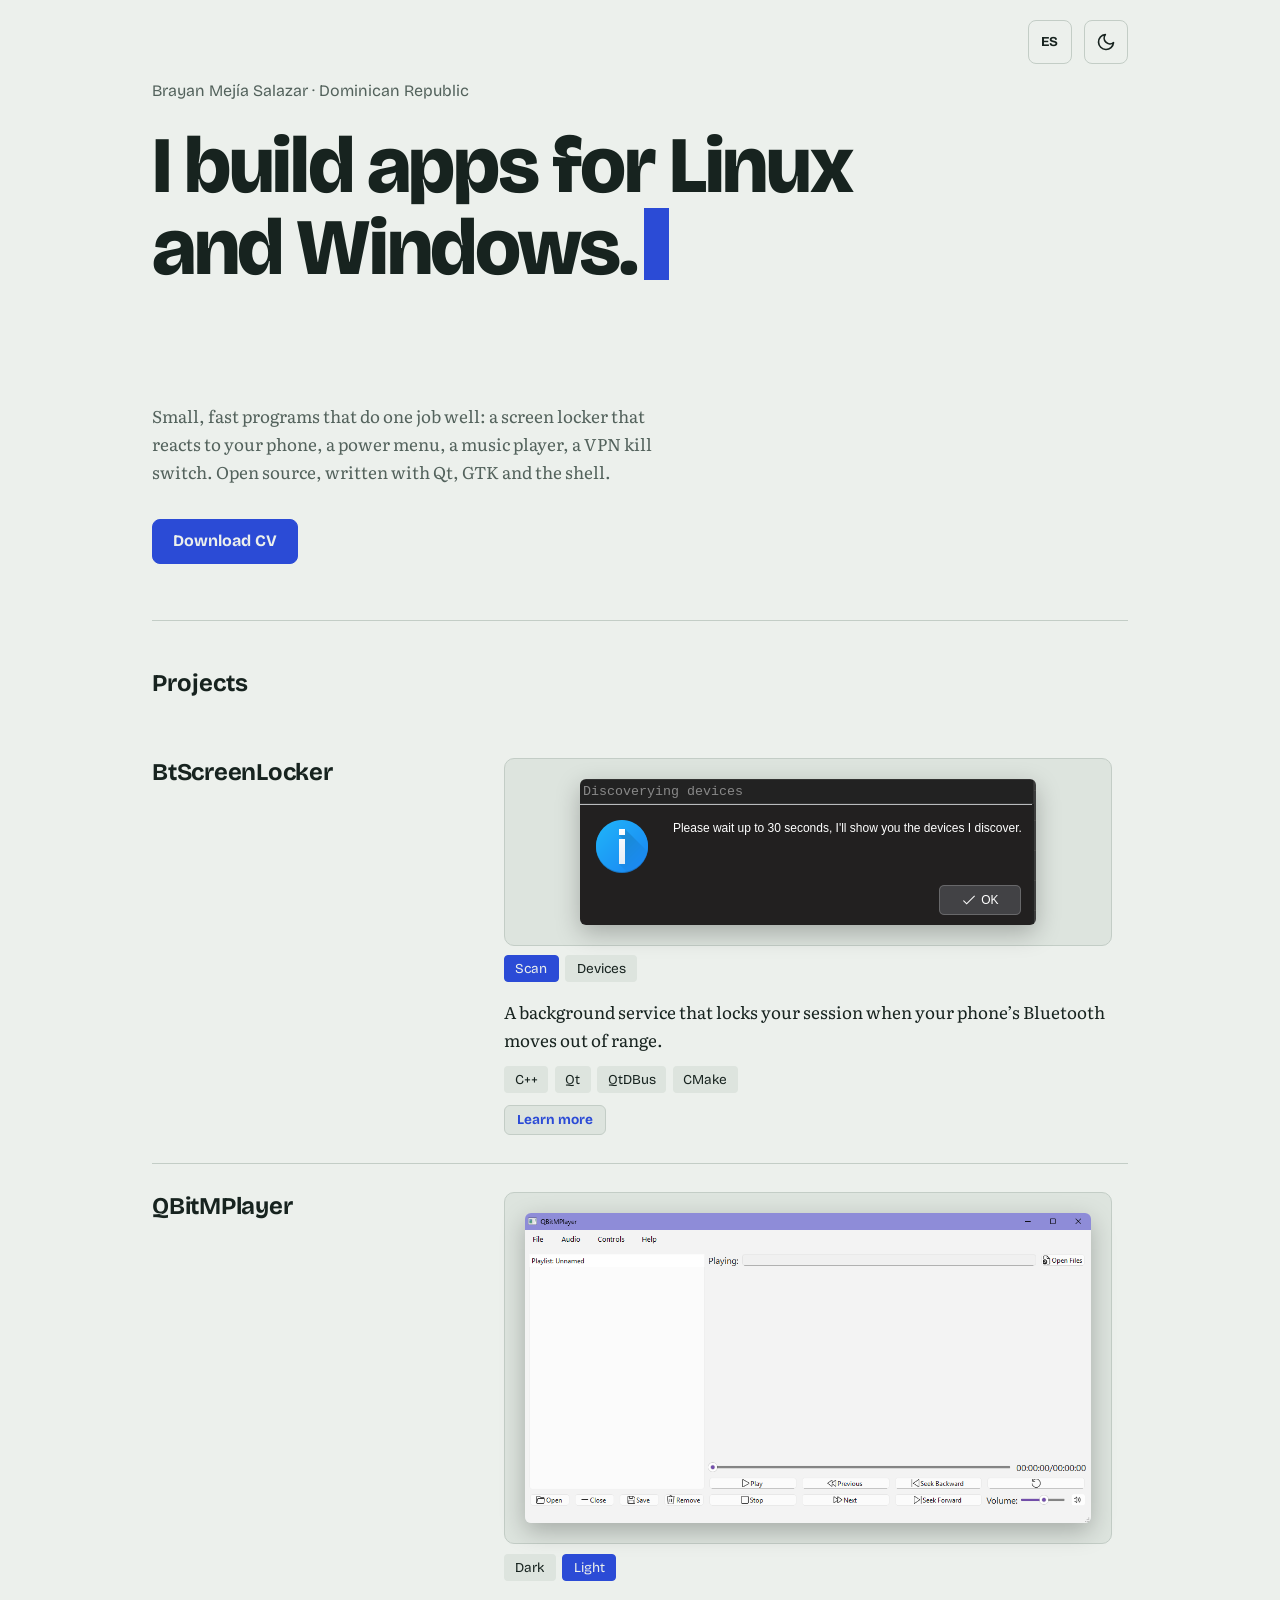
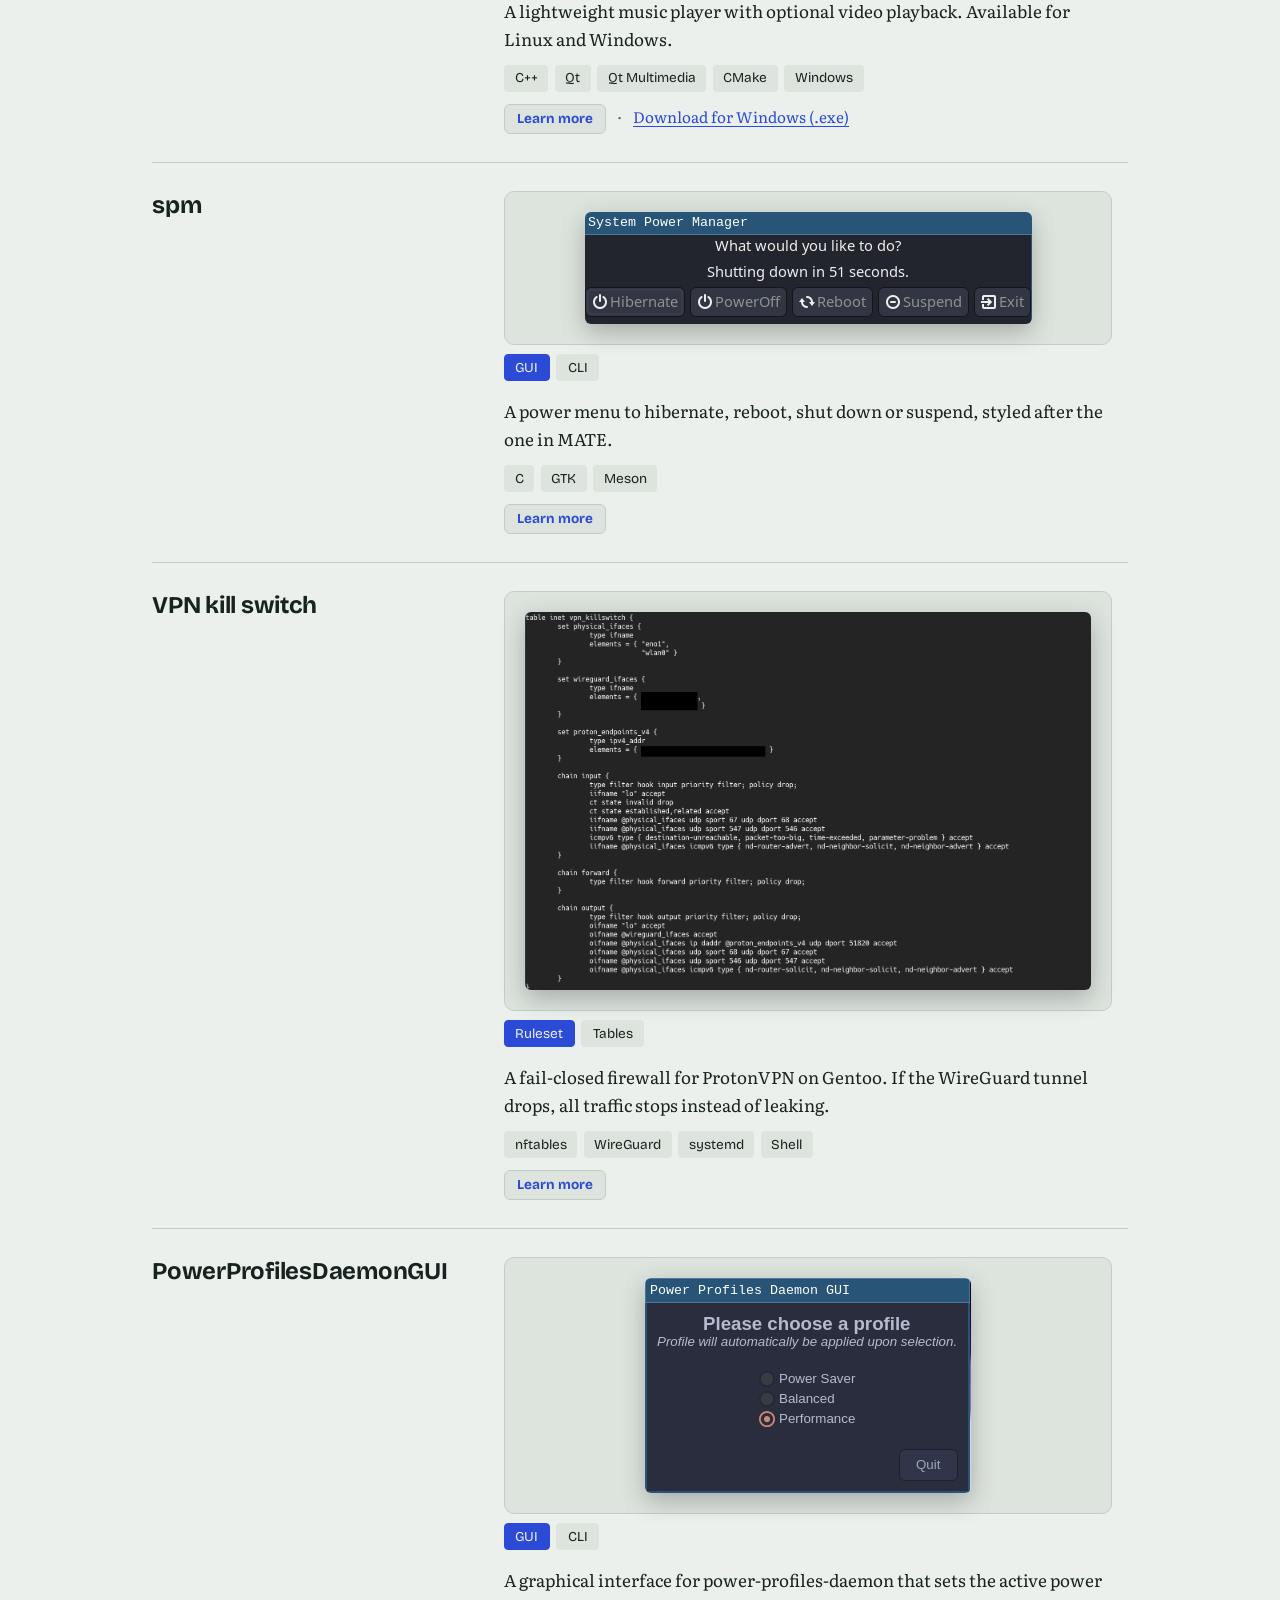
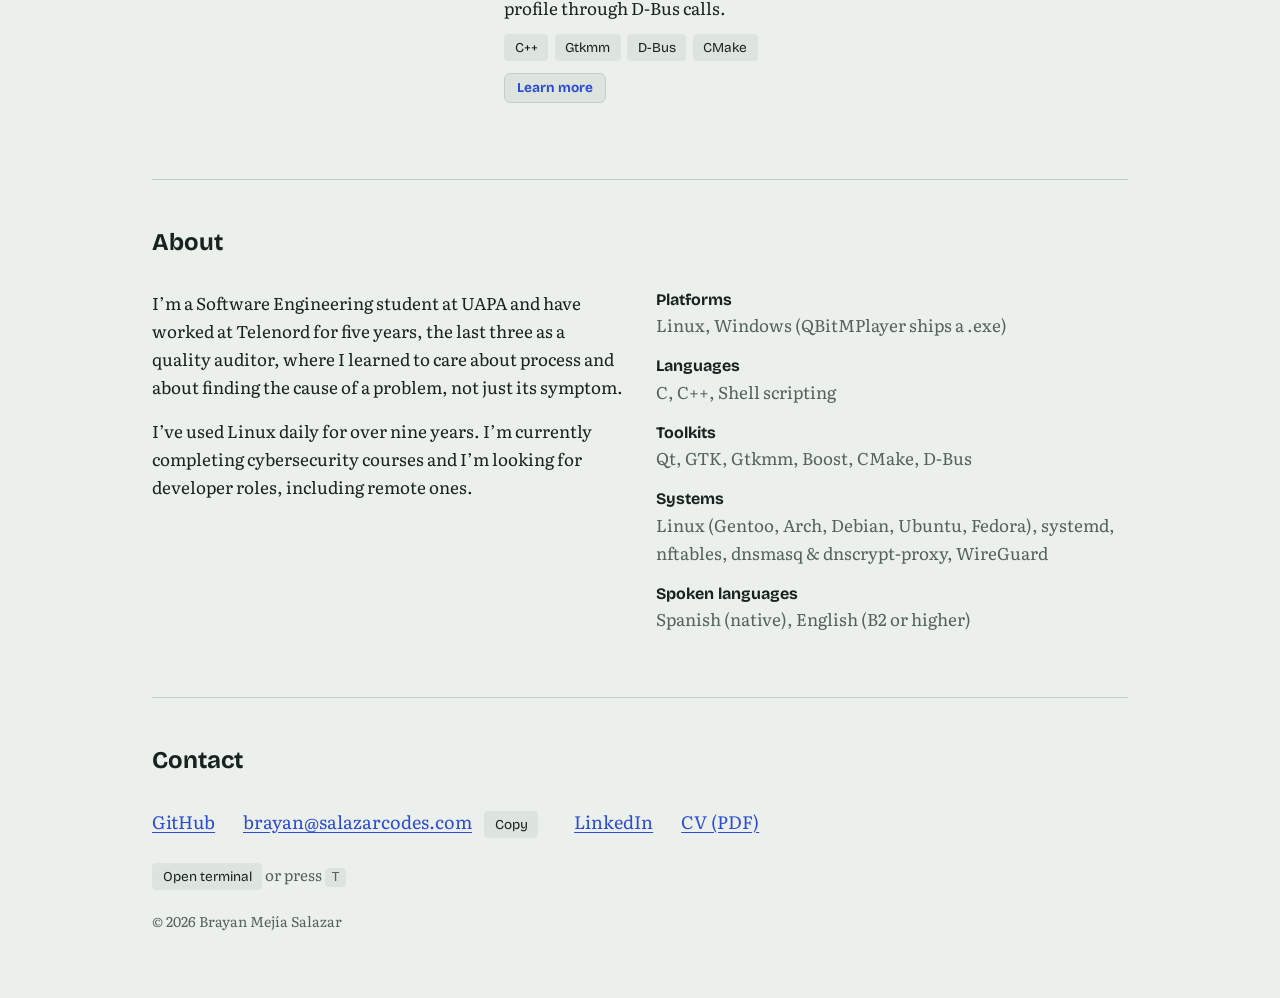
==== commit 7933cc0d: "Feat: add project technical breakdown modal - Add reusable dialog with problem, solution, architectu" ====
--- a/index.html
+++ b/index.html
@@ -63,6 +63,7 @@
                         </div>
                         <p data-i18n="btScreenLocker">A background service that locks your session when your phone’s Bluetooth moves out of range.</p>
                         <ul class="tags"><li>C++</li><li>Qt</li><li>QtDBus</li><li>CMake</li></ul>
+                        <p class="links"><button type="button" class="more-btn" data-project="btscreenlocker" data-i18n="learnMore">Learn more</button></p>
                     </div>
                 </article>
 
@@ -79,7 +80,11 @@
                         </div>
                         <p data-i18n="qbit">A lightweight music player with optional video playback. Available for Linux and Windows.</p>
                         <ul class="tags"><li>C++</li><li>Qt</li><li>Qt Multimedia</li><li>CMake</li><li>Windows</li></ul>
-                        <p class="links"><a href="https://github.com/brookiestein/QBitMPlayer/releases/latest" target="_blank" rel="noopener" data-goatcounter-click="download-qbitmplayer-windows" data-i18n="downloadWin">Download for Windows (.exe)</a></p>
+                        <p class="links">
+                            <button type="button" class="more-btn" data-project="qbitmplayer" data-i18n="learnMore">Learn more</button>
+                            <span class="sep" aria-hidden="true">·</span>
+                            <a href="https://github.com/brookiestein/QBitMPlayer/releases/latest" target="_blank" rel="noopener" data-goatcounter-click="download-qbitmplayer-windows" data-i18n="downloadWin">Download for Windows (.exe)</a>
+                        </p>
                     </div>
                 </article>
 
@@ -96,6 +101,7 @@
                         </div>
                         <p data-i18n="spm">A power menu to hibernate, reboot, shut down or suspend, styled after the one in MATE.</p>
                         <ul class="tags"><li>C</li><li>GTK</li><li>Meson</li></ul>
+                        <p class="links"><button type="button" class="more-btn" data-project="spm" data-i18n="learnMore">Learn more</button></p>
                     </div>
                 </article>
 
@@ -112,6 +118,7 @@
                         </div>
                         <p data-i18n="killSwitch">A fail-closed firewall for ProtonVPN on Gentoo. If the WireGuard tunnel drops, all traffic stops instead of leaking.</p>
                         <ul class="tags"><li>nftables</li><li>WireGuard</li><li>systemd</li><li>Shell</li></ul>
+                        <p class="links"><button type="button" class="more-btn" data-project="vpn-kill-switch" data-i18n="learnMore">Learn more</button></p>
                     </div>
                 </article>
 
@@ -128,6 +135,7 @@
                         </div>
                         <p data-i18n="ppd">A graphical interface for power-profiles-daemon that sets the active power profile through D-Bus calls.</p>
                         <ul class="tags"><li>C++</li><li>Gtkmm</li><li>D-Bus</li><li>CMake</li></ul>
+                        <p class="links"><button type="button" class="more-btn" data-project="powerprofilesdaemongui" data-i18n="learnMore">Learn more</button></p>
                     </div>
                 </article>
             </section>
@@ -184,6 +192,23 @@
             </form>
         </dialog>
 
+        <dialog id="project-modal" class="modal" aria-labelledby="pm-title">
+            <div class="modal-bar">
+                <span id="pm-label" data-i18n="projectDetails">Project overview</span>
+                <button type="button" id="pm-close" aria-label="Close" data-i18n-attr="aria-label:closeModal">&times;</button>
+            </div>
+            <div class="modal-body" id="pm-body">
+                <div class="modal-head">
+                    <h3 id="pm-title"></h3>
+                    <ul class="tags" id="pm-tags"></ul>
+                </div>
+                <div class="modal-sections" id="pm-sections"></div>
+            </div>
+            <div class="modal-foot">
+                <a class="btn modal-repo" id="pm-repo" href="#" target="_blank" rel="noopener" data-i18n="viewSource">View source on GitHub</a>
+            </div>
+        </dialog>
+
         <div id="tip" class="tip" role="tooltip" hidden></div>
 
         <script src="./scripts/i18n.js" defer></script>
@@ -194,6 +219,7 @@
         <script src="./scripts/tooltip.js" defer></script>
         <script src="./scripts/copy-email.js" defer></script>
         <script src="./scripts/terminal.js" defer></script>
+        <script src="./scripts/project-modal.js" defer></script>
         <script data-goatcounter="https://salazarcodes.goatcounter.com/count" async src="https://gc.zgo.at/count.js"></script>
     </body>
 </html>
--- a/styles/index.css
+++ b/styles/index.css
@@ -307,4 +307,131 @@
     html { scroll-behavior: auto; }
     body, .project, .tags button { transition: none; }
     .project, .cursor { animation: none; }
-}+}
+
+/* Project details modal */
+body:has(dialog[open]) { overflow: hidden; }
+
+.more-btn {
+    font: 700 .85rem/1 "Bricolage Grotesque", system-ui, sans-serif;
+    color: var(--accent);
+    background: var(--chip);
+    border: 1px solid var(--line);
+    border-radius: 6px;
+    padding: .45rem .75rem;
+    cursor: pointer;
+    transition: border-color .15s, background-color .15s, color .15s;
+}
+.more-btn:hover {
+    border-color: var(--accent);
+    background: var(--accent);
+    color: var(--bg);
+}
+.more-btn:focus-visible {
+    outline: 3px solid var(--accent);
+    outline-offset: 2px;
+}
+
+.project .links .sep {
+    margin: 0 .5rem;
+    color: var(--muted);
+}
+
+.modal {
+    width: min(44rem, calc(100vw - 2rem));
+    max-height: min(42rem, calc(100vh - 2rem));
+    padding: 0;
+    border: 1px solid var(--line);
+    border-radius: 10px;
+    background: var(--bg);
+    color: var(--ink);
+}
+.modal[open] { display: flex; flex-direction: column; }
+.modal::backdrop { background: rgb(0 0 0 / .55); }
+
+.modal-bar {
+    display: flex;
+    align-items: center;
+    justify-content: space-between;
+    padding: .35rem .5rem .35rem 1.25rem;
+    border-bottom: 1px solid var(--line);
+    color: var(--muted);
+    font: 400 .85rem/1 "Bricolage Grotesque", system-ui, sans-serif;
+}
+.modal-bar button {
+    width: 2.25rem;
+    height: 2.25rem;
+    padding: 0;
+    font-size: 1.4rem;
+    line-height: 1;
+    color: var(--muted);
+    background: none;
+    border: 0;
+    border-radius: 6px;
+    cursor: pointer;
+}
+.modal-bar button:hover { color: var(--ink); }
+.modal-bar button:focus-visible { outline: 3px solid var(--accent); outline-offset: 2px; }
+
+.modal-body {
+    flex: 1;
+    overflow: auto;
+    padding: 1.35rem 1.5rem;
+    font: 400 1rem/1.65 "Literata", Georgia, serif;
+}
+
+.modal-head {
+    padding-bottom: 1rem;
+    margin-bottom: 1.25rem;
+    border-bottom: 1px solid var(--line);
+}
+.modal-head h3 {
+    font: 800 1.65rem/1.15 "Bricolage Grotesque", system-ui, sans-serif;
+    letter-spacing: -0.02em;
+    margin: 0 0 .75rem;
+}
+.modal-head .tags li {
+    font-family: ui-monospace, "JetBrains Mono", "Cascadia Code", Menlo, Consolas, monospace;
+    font-size: .8rem;
+}
+
+.modal-section code {
+    font: 400 .875em/1.4 ui-monospace, "JetBrains Mono", "Cascadia Code", Menlo, Consolas, monospace;
+    background: var(--chip);
+    border: 1px solid var(--line);
+    border-radius: 4px;
+    padding: .1em .35em;
+}
+.modal-sections {
+    display: grid;
+    gap: 1.2rem;
+}
+.modal-section {
+    padding: 0;
+    border-top: 0;
+}
+.modal-section h4 {
+    font: 700 .9rem/1.3 "Bricolage Grotesque", system-ui, sans-serif;
+    color: var(--accent);
+    margin: 0 0 .35rem;
+}
+.modal-section p {
+    margin: 0;
+    color: var(--ink);
+}
+
+.modal-foot {
+    display: flex;
+    align-items: center;
+    justify-content: flex-end;
+    padding: .75rem 1.5rem;
+    border-top: 1px solid var(--line);
+}
+.modal-repo {
+    font-size: .9rem;
+    padding: .65rem 1rem;
+}
+
+@media (prefers-reduced-motion: reduce) {
+    .more-btn { transition: none; }
+}
